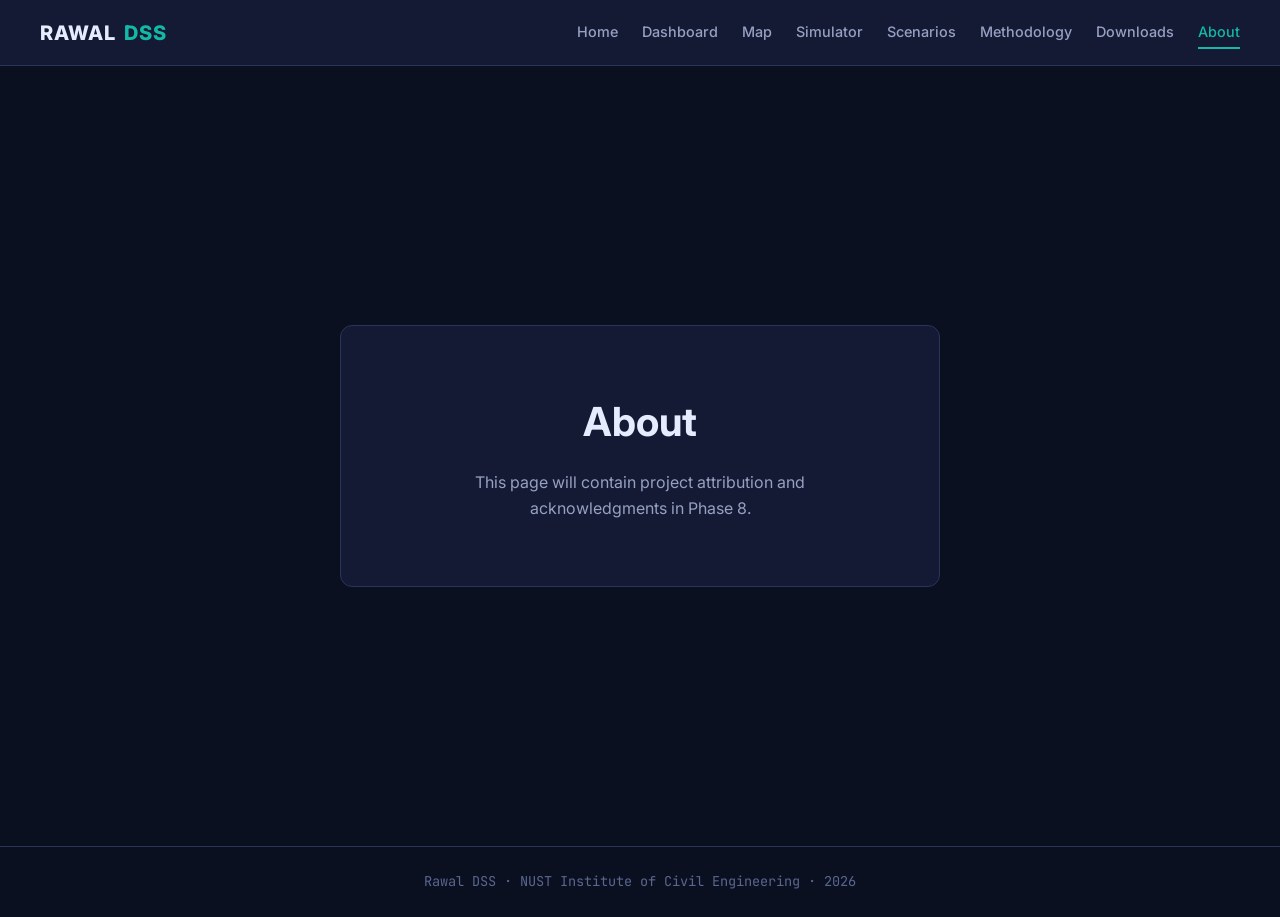
==== about.html @ 09ef8707 "Initial commit" ====
<!DOCTYPE html>
<html lang="en">
<head>
    <meta charset="UTF-8">
    <meta name="viewport" content="width=device-width, initial-scale=1.0">
    <title>About · Rawal DSS</title>
    <link rel="preconnect" href="https://fonts.googleapis.com">
    <link rel="preconnect" href="https://fonts.gstatic.com" crossorigin>
    <link href="https://fonts.googleapis.com/css2?family=Inter:wght@400;500;600;700;800&family=JetBrains+Mono:wght@400;500;700&display=swap" rel="stylesheet">
    <link rel="stylesheet" href="assets/css/style.css">
</head>
<body>
    <header class="top-bar">
        <div class="brand">
            <span class="brand-mark">RAWAL</span>
            <span class="brand-dss">DSS</span>
        </div>
        <nav class="top-nav">
            <a href="index.html" class="nav-link">Home</a>
            <a href="dashboard.html" class="nav-link">Dashboard</a>
            <a href="map.html" class="nav-link">Map</a>
            <a href="simulator.html" class="nav-link">Simulator</a>
            <a href="scenarios.html" class="nav-link">Scenarios</a>
            <a href="methodology.html" class="nav-link">Methodology</a>
            <a href="downloads.html" class="nav-link">Downloads</a>
            <a href="about.html" class="nav-link active">About</a>
        </nav>
    </header>
    <main class="placeholder-main">
        <div class="placeholder-card">
            <h1>About</h1>
            <p>This page will contain project attribution and acknowledgments in Phase 8.</p>
        </div>
    </main>
    <footer class="site-footer">
        <span>Rawal DSS &middot; NUST Institute of Civil Engineering &middot; 2026</span>
    </footer>
</body>
</html>
---- assets/css/style.css ----
/* ============================================================
   RAWAL DSS — DESIGN SYSTEM
   ============================================================ */

:root {
    /* Color tokens */
    --bg-primary: #0b1020;
    --bg-secondary: #141a33;
    --bg-elevated: #1c2340;
    --border-color: #2a3358;
    --text-primary: #e6ecff;
    --text-secondary: #95a0c2;
    --text-muted: #5a6690;
    --accent-teal: #14b8a6;
    --accent-teal-hover: #0f9a8b;
    --accent-red: #e53935;
    --accent-blue: #1e88e5;
    --accent-orange: #fb8c00;
    --accent-green: #43a047;
    --accent-purple: #8e24aa;

    /* Typography */
    --font-sans: 'Inter', -apple-system, BlinkMacSystemFont, sans-serif;
    --font-mono: 'JetBrains Mono', 'Courier New', monospace;

    /* Spacing */
    --space-xs: 4px;
    --space-sm: 8px;
    --space-md: 16px;
    --space-lg: 24px;
    --space-xl: 40px;
    --space-2xl: 64px;
}

* {
    box-sizing: border-box;
    margin: 0;
    padding: 0;
}

html, body {
    height: 100%;
    background-color: var(--bg-primary);
    color: var(--text-primary);
    font-family: var(--font-sans);
    font-size: 16px;
    line-height: 1.6;
    -webkit-font-smoothing: antialiased;
}

/* ============================================================
   TOP BAR / NAVIGATION
   ============================================================ */

.top-bar {
    display: flex;
    align-items: center;
    justify-content: space-between;
    padding: var(--space-md) var(--space-xl);
    background-color: var(--bg-secondary);
    border-bottom: 1px solid var(--border-color);
    position: sticky;
    top: 0;
    z-index: 100;
}

.brand {
    display: flex;
    align-items: center;
    gap: var(--space-sm);
    font-weight: 800;
    font-size: 1.25rem;
    letter-spacing: 0.05em;
}

.brand-mark {
    color: var(--text-primary);
}

.brand-dss {
    color: var(--accent-teal);
}

.top-nav {
    display: flex;
    gap: var(--space-lg);
}

.nav-link {
    color: var(--text-secondary);
    text-decoration: none;
    font-size: 0.9rem;
    font-weight: 500;
    padding: var(--space-xs) 0;
    border-bottom: 2px solid transparent;
    transition: color 0.2s ease, border-color 0.2s ease;
}

.nav-link:hover {
    color: var(--text-primary);
}

.nav-link.active {
    color: var(--accent-teal);
    border-bottom-color: var(--accent-teal);
}

/* ============================================================
   LANDING PAGE (INDEX)
   ============================================================ */

.landing-main {
    min-height: calc(100vh - 120px);
    display: flex;
    align-items: center;
    justify-content: center;
    padding: var(--space-2xl) var(--space-xl);
}

.hero {
    max-width: 900px;
    text-align: center;
}

.hero-tag {
    font-family: var(--font-mono);
    font-size: 0.75rem;
    letter-spacing: 0.2em;
    color: var(--accent-teal);
    margin-bottom: var(--space-md);
}

.hero-title {
    font-size: 4.5rem;
    font-weight: 800;
    letter-spacing: -0.03em;
    line-height: 1.1;
    margin-bottom: var(--space-sm);
}

.hero-subtitle {
    font-size: 1.5rem;
    font-weight: 500;
    color: var(--text-secondary);
    margin-bottom: var(--space-lg);
}

.hero-body {
    font-size: 1.1rem;
    color: var(--text-secondary);
    max-width: 700px;
    margin: 0 auto var(--space-xl);
}

.hero-status {
    font-family: var(--font-mono);
    font-size: 0.85rem;
    color: var(--text-muted);
    padding: var(--space-md);
    background-color: var(--bg-secondary);
    border: 1px solid var(--border-color);
    border-radius: 8px;
    display: inline-block;
}

.hero-status.loaded {
    color: var(--accent-teal);
    border-color: var(--accent-teal);
}

.hero-status.error {
    color: var(--accent-red);
    border-color: var(--accent-red);
}

/* ============================================================
   PLACEHOLDER PAGES (for Phase 2)
   ============================================================ */

.placeholder-main {
    min-height: calc(100vh - 120px);
    display: flex;
    align-items: center;
    justify-content: center;
    padding: var(--space-xl);
}

.placeholder-card {
    background-color: var(--bg-secondary);
    border: 1px solid var(--border-color);
    border-radius: 12px;
    padding: var(--space-2xl);
    max-width: 600px;
    text-align: center;
}

.placeholder-card h1 {
    font-size: 2.5rem;
    margin-bottom: var(--space-md);
}

.placeholder-card p {
    color: var(--text-secondary);
    font-size: 1rem;
}

/* ============================================================
   FOOTER
   ============================================================ */

.site-footer {
    padding: var(--space-lg) var(--space-xl);
    border-top: 1px solid var(--border-color);
    text-align: center;
    color: var(--text-muted);
    font-size: 0.85rem;
    font-family: var(--font-mono);
}

/* ============================================================
   RESPONSIVE
   ============================================================ */

@media (max-width: 900px) {
    .top-bar {
        flex-direction: column;
        gap: var(--space-md);
        padding: var(--space-md);
    }
    .top-nav {
        flex-wrap: wrap;
        justify-content: center;
        gap: var(--space-md);
    }
    .hero-title {
        font-size: 3rem;
    }
    .hero-subtitle {
        font-size: 1.15rem;
    }
}
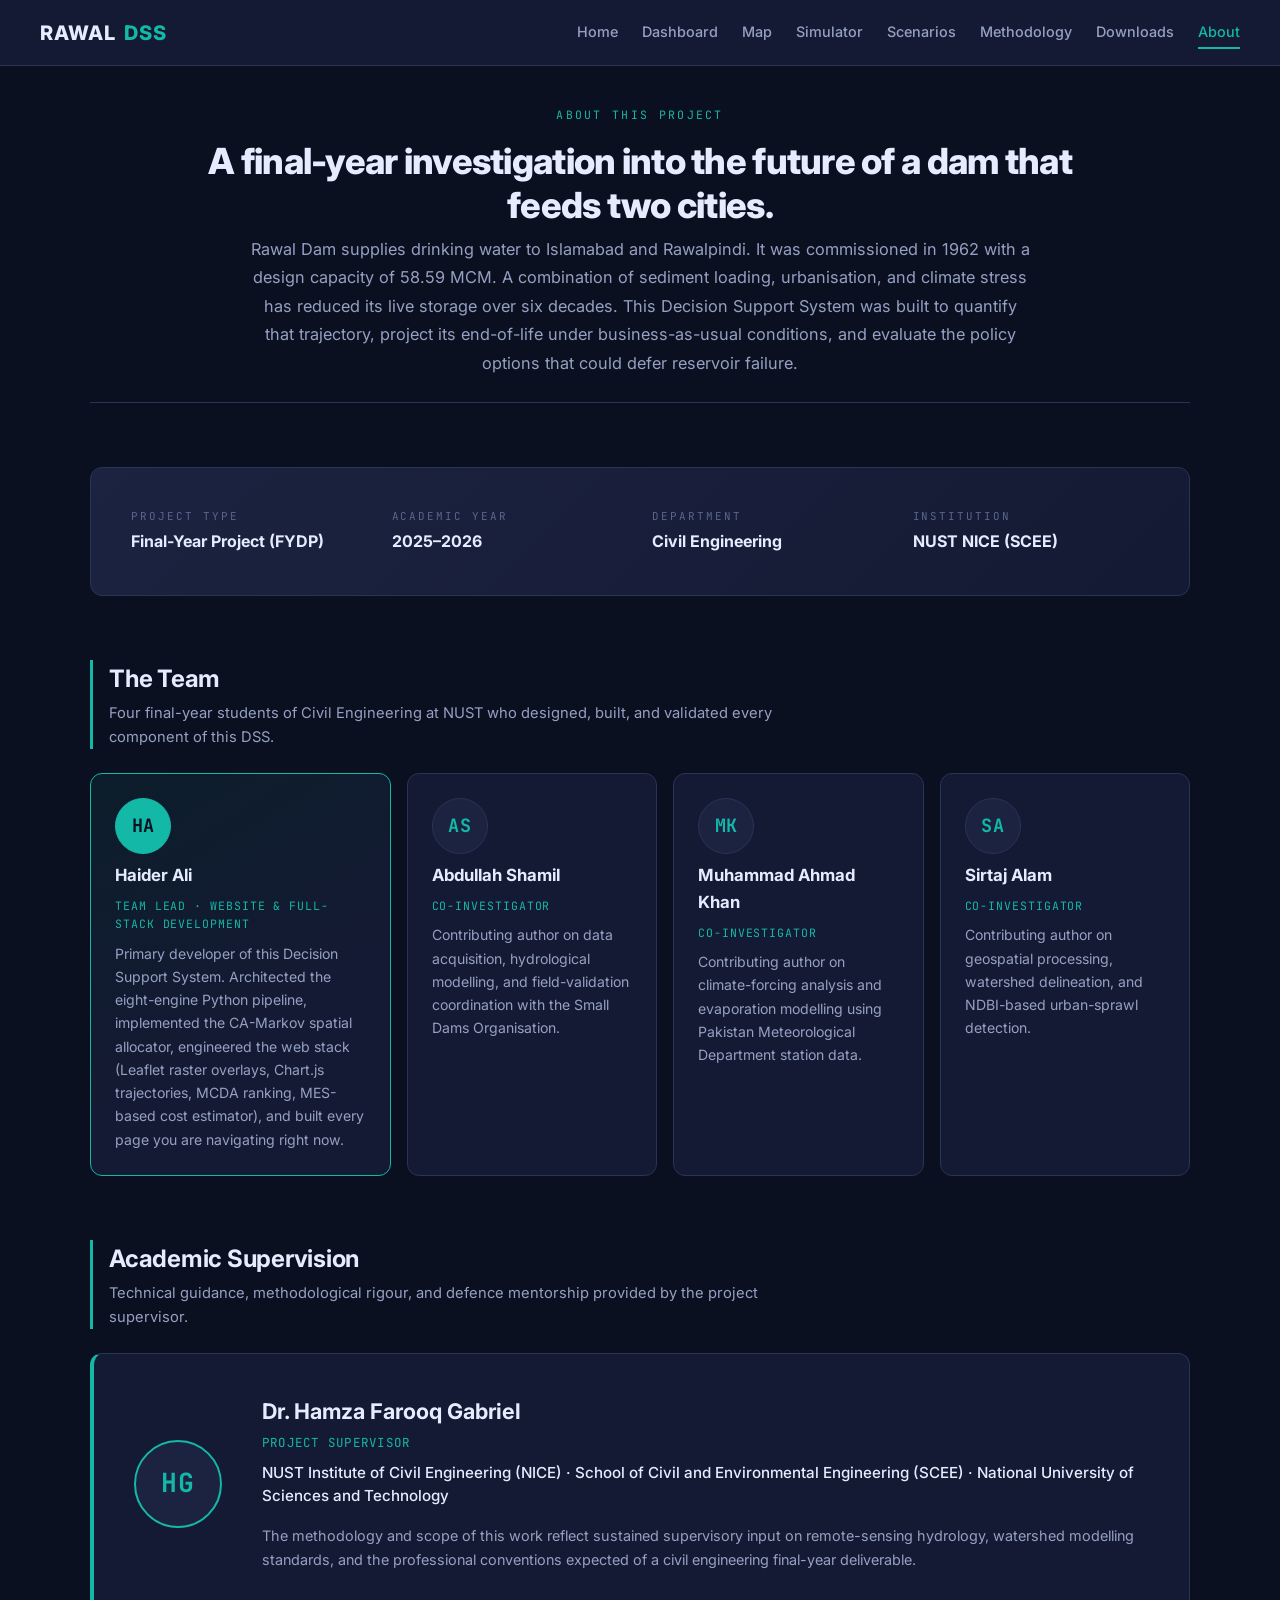
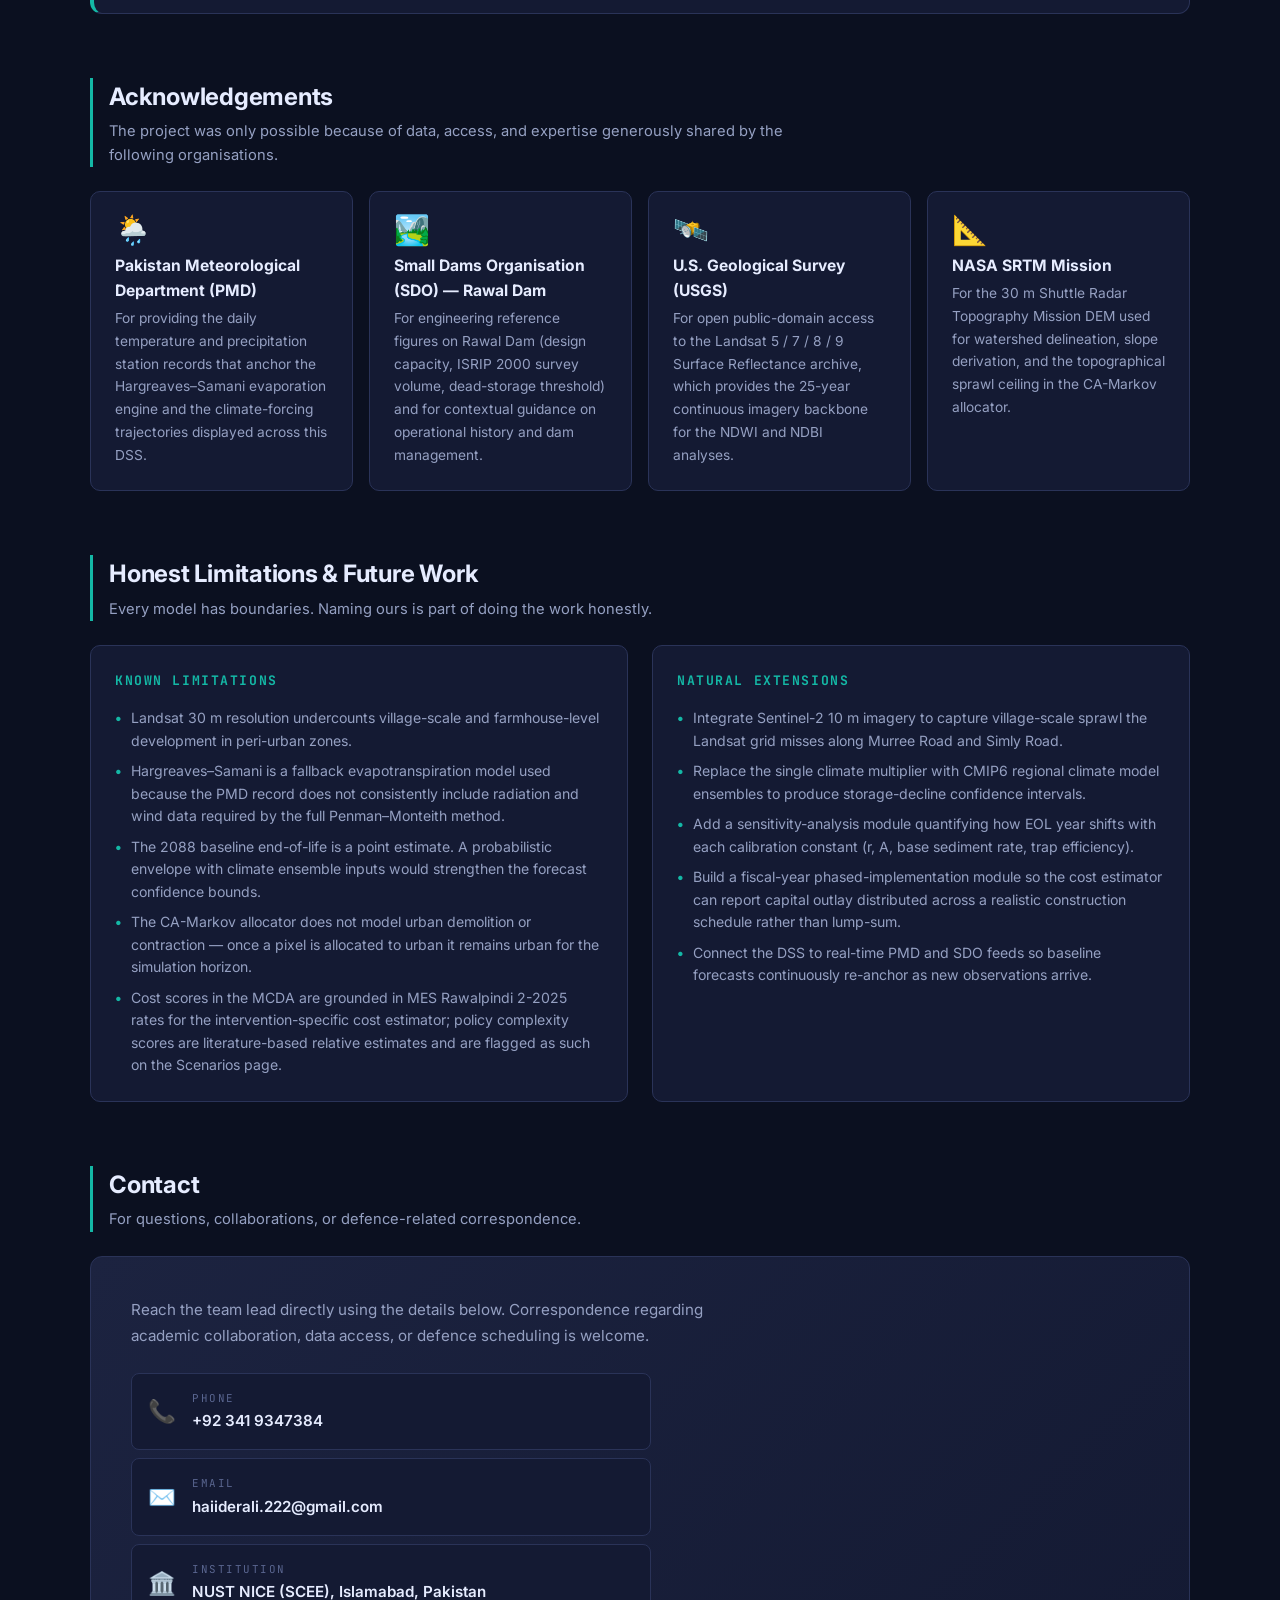
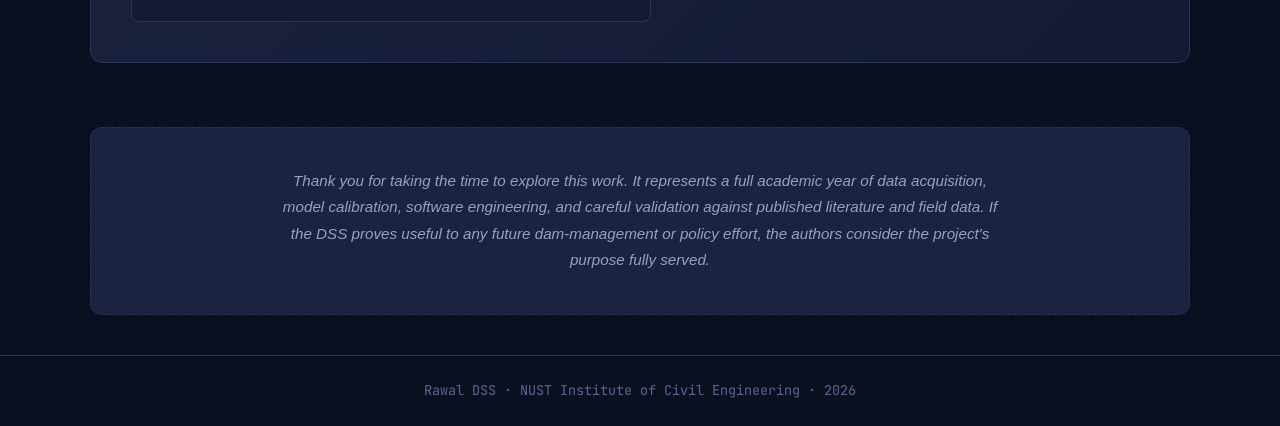
==== commit bf714253: "Phase 8C: About page with team, supervisor, acknowledgements, contact Built about.html as the final " ====
--- a/about.html
+++ b/about.html
@@ -4,9 +4,12 @@
     <meta charset="UTF-8">
     <meta name="viewport" content="width=device-width, initial-scale=1.0">
     <title>About · Rawal DSS</title>
+    <meta name="description" content="About the team, supervisor, and institution behind the Rawal Dam Decision Support System final-year project.">
+
     <link rel="preconnect" href="https://fonts.googleapis.com">
     <link rel="preconnect" href="https://fonts.gstatic.com" crossorigin>
     <link href="https://fonts.googleapis.com/css2?family=Inter:wght@400;500;600;700;800&family=JetBrains+Mono:wght@400;500;700&display=swap" rel="stylesheet">
+
     <link rel="stylesheet" href="assets/css/style.css">
 </head>
 <body>
@@ -26,14 +29,268 @@
             <a href="about.html" class="nav-link active">About</a>
         </nav>
     </header>
-    <main class="placeholder-main">
-        <div class="placeholder-card">
-            <h1>About</h1>
-            <p>This page will contain project attribution and acknowledgments in Phase 8.</p>
-        </div>
+
+    <main class="about-main">
+
+        <!-- ===== PAGE HEADER ===== -->
+        <section class="about-header">
+            <p class="section-tag">ABOUT THIS PROJECT</p>
+            <h1 class="about-title">A final-year investigation into the future of a dam that feeds two cities.</h1>
+            <p class="about-lead">
+                Rawal Dam supplies drinking water to Islamabad and Rawalpindi. It was commissioned in 1962 with
+                a design capacity of 58.59 MCM. A combination of sediment loading, urbanisation, and climate
+                stress has reduced its live storage over six decades. This Decision Support System was built to
+                quantify that trajectory, project its end-of-life under business-as-usual conditions, and
+                evaluate the policy options that could defer reservoir failure.
+            </p>
+        </section>
+
+        <!-- ===== PROJECT CARD ===== -->
+        <section class="about-section">
+            <div class="about-project-card">
+                <div class="project-meta">
+                    <div class="project-meta-item">
+                        <span class="project-meta-label">Project type</span>
+                        <span class="project-meta-value">Final-Year Project (FYDP)</span>
+                    </div>
+                    <div class="project-meta-item">
+                        <span class="project-meta-label">Academic year</span>
+                        <span class="project-meta-value">2025–2026</span>
+                    </div>
+                    <div class="project-meta-item">
+                        <span class="project-meta-label">Department</span>
+                        <span class="project-meta-value">Civil Engineering</span>
+                    </div>
+                    <div class="project-meta-item">
+                        <span class="project-meta-label">Institution</span>
+                        <span class="project-meta-value">NUST NICE (SCEE)</span>
+                    </div>
+                </div>
+            </div>
+        </section>
+
+        <!-- ===== TEAM ===== -->
+        <section class="about-section">
+            <div class="about-section-head">
+                <h2 class="about-h2">The Team</h2>
+                <p class="about-hint">Four final-year students of Civil Engineering at NUST who designed, built, and validated every component of this DSS.</p>
+            </div>
+
+            <div class="team-grid">
+
+                <div class="team-card team-card-lead">
+                    <div class="team-avatar">HA</div>
+                    <h3 class="team-name">Haider Ali</h3>
+                    <p class="team-role">Team Lead · Website &amp; Full-Stack Development</p>
+                    <p class="team-blurb">
+                        Primary developer of this Decision Support System. Architected the eight-engine Python
+                        pipeline, implemented the CA-Markov spatial allocator, engineered the web stack (Leaflet
+                        raster overlays, Chart.js trajectories, MCDA ranking, MES-based cost estimator), and
+                        built every page you are navigating right now.
+                    </p>
+                </div>
+
+                <div class="team-card">
+                    <div class="team-avatar">AS</div>
+                    <h3 class="team-name">Abdullah Shamil</h3>
+                    <p class="team-role">Co-Investigator</p>
+                    <p class="team-blurb">
+                        Contributing author on data acquisition, hydrological modelling, and field-validation
+                        coordination with the Small Dams Organisation.
+                    </p>
+                </div>
+
+                <div class="team-card">
+                    <div class="team-avatar">MK</div>
+                    <h3 class="team-name">Muhammad Ahmad Khan</h3>
+                    <p class="team-role">Co-Investigator</p>
+                    <p class="team-blurb">
+                        Contributing author on climate-forcing analysis and evaporation modelling using Pakistan
+                        Meteorological Department station data.
+                    </p>
+                </div>
+
+                <div class="team-card">
+                    <div class="team-avatar">SA</div>
+                    <h3 class="team-name">Sirtaj Alam</h3>
+                    <p class="team-role">Co-Investigator</p>
+                    <p class="team-blurb">
+                        Contributing author on geospatial processing, watershed delineation, and NDBI-based
+                        urban-sprawl detection.
+                    </p>
+                </div>
+
+            </div>
+        </section>
+
+        <!-- ===== SUPERVISOR ===== -->
+        <section class="about-section">
+            <div class="about-section-head">
+                <h2 class="about-h2">Academic Supervision</h2>
+                <p class="about-hint">Technical guidance, methodological rigour, and defence mentorship provided by the project supervisor.</p>
+            </div>
+
+            <div class="supervisor-card">
+                <div class="supervisor-avatar">HG</div>
+                <div class="supervisor-body">
+                    <h3 class="supervisor-name">Dr. Hamza Farooq Gabriel</h3>
+                    <p class="supervisor-role">Project Supervisor</p>
+                    <p class="supervisor-affiliation">
+                        NUST Institute of Civil Engineering (NICE) ·
+                        School of Civil and Environmental Engineering (SCEE) ·
+                        National University of Sciences and Technology
+                    </p>
+                    <p class="supervisor-blurb">
+                        The methodology and scope of this work reflect sustained supervisory input on remote-sensing
+                        hydrology, watershed modelling standards, and the professional conventions expected of a
+                        civil engineering final-year deliverable.
+                    </p>
+                </div>
+            </div>
+        </section>
+
+        <!-- ===== ACKNOWLEDGEMENTS ===== -->
+        <section class="about-section">
+            <div class="about-section-head">
+                <h2 class="about-h2">Acknowledgements</h2>
+                <p class="about-hint">The project was only possible because of data, access, and expertise generously shared by the following organisations.</p>
+            </div>
+
+            <div class="ack-grid">
+                <div class="ack-card">
+                    <div class="ack-icon">🌦️</div>
+                    <h3>Pakistan Meteorological Department (PMD)</h3>
+                    <p>
+                        For providing the daily temperature and precipitation station records that anchor the
+                        Hargreaves–Samani evaporation engine and the climate-forcing trajectories displayed
+                        across this DSS.
+                    </p>
+                </div>
+
+                <div class="ack-card">
+                    <div class="ack-icon">🏞️</div>
+                    <h3>Small Dams Organisation (SDO) — Rawal Dam</h3>
+                    <p>
+                        For engineering reference figures on Rawal Dam (design capacity, ISRIP 2000 survey
+                        volume, dead-storage threshold) and for contextual guidance on operational history
+                        and dam management.
+                    </p>
+                </div>
+
+                <div class="ack-card">
+                    <div class="ack-icon">🛰️</div>
+                    <h3>U.S. Geological Survey (USGS)</h3>
+                    <p>
+                        For open public-domain access to the Landsat 5 / 7 / 8 / 9 Surface Reflectance archive,
+                        which provides the 25-year continuous imagery backbone for the NDWI and NDBI analyses.
+                    </p>
+                </div>
+
+                <div class="ack-card">
+                    <div class="ack-icon">📐</div>
+                    <h3>NASA SRTM Mission</h3>
+                    <p>
+                        For the 30 m Shuttle Radar Topography Mission DEM used for watershed delineation,
+                        slope derivation, and the topographical sprawl ceiling in the CA-Markov allocator.
+                    </p>
+                </div>
+            </div>
+        </section>
+
+        <!-- ===== LIMITATIONS & FUTURE WORK ===== -->
+        <section class="about-section">
+            <div class="about-section-head">
+                <h2 class="about-h2">Honest Limitations &amp; Future Work</h2>
+                <p class="about-hint">Every model has boundaries. Naming ours is part of doing the work honestly.</p>
+            </div>
+
+            <div class="limit-grid">
+                <div class="limit-card">
+                    <h3>Known limitations</h3>
+                    <ul class="limit-list">
+                        <li>Landsat 30 m resolution undercounts village-scale and farmhouse-level development in peri-urban zones.</li>
+                        <li>Hargreaves–Samani is a fallback evapotranspiration model used because the PMD record does not consistently include radiation and wind data required by the full Penman–Monteith method.</li>
+                        <li>The 2088 baseline end-of-life is a point estimate. A probabilistic envelope with climate ensemble inputs would strengthen the forecast confidence bounds.</li>
+                        <li>The CA-Markov allocator does not model urban demolition or contraction — once a pixel is allocated to urban it remains urban for the simulation horizon.</li>
+                        <li>Cost scores in the MCDA are grounded in MES Rawalpindi 2-2025 rates for the intervention-specific cost estimator; policy complexity scores are literature-based relative estimates and are flagged as such on the Scenarios page.</li>
+                    </ul>
+                </div>
+
+                <div class="limit-card">
+                    <h3>Natural extensions</h3>
+                    <ul class="limit-list">
+                        <li>Integrate Sentinel-2 10 m imagery to capture village-scale sprawl the Landsat grid misses along Murree Road and Simly Road.</li>
+                        <li>Replace the single climate multiplier with CMIP6 regional climate model ensembles to produce storage-decline confidence intervals.</li>
+                        <li>Add a sensitivity-analysis module quantifying how EOL year shifts with each calibration constant (r, A, base sediment rate, trap efficiency).</li>
+                        <li>Build a fiscal-year phased-implementation module so the cost estimator can report capital outlay distributed across a realistic construction schedule rather than lump-sum.</li>
+                        <li>Connect the DSS to real-time PMD and SDO feeds so baseline forecasts continuously re-anchor as new observations arrive.</li>
+                    </ul>
+                </div>
+            </div>
+        </section>
+
+        <!-- ===== CONTACT ===== -->
+        <section class="about-section">
+            <div class="about-section-head">
+                <h2 class="about-h2">Contact</h2>
+                <p class="about-hint">For questions, collaborations, or defence-related correspondence.</p>
+            </div>
+
+            <div class="contact-card">
+                <div class="contact-body">
+                    <p class="contact-intro">
+                        Reach the team lead directly using the details below. Correspondence regarding academic
+                        collaboration, data access, or defence scheduling is welcome.
+                    </p>
+
+                    <div class="contact-lines">
+                        <!-- EDIT: to remove your phone from the public site, delete or comment out the single .contact-line block below -->
+                        <a href="tel:+923419347384" class="contact-line">
+                            <span class="contact-icon">📞</span>
+                            <span class="contact-text">
+                                <span class="contact-label">Phone</span>
+                                <span class="contact-value">+92 341 9347384</span>
+                            </span>
+                        </a>
+
+                        <a href="mailto:haiiderali.222@gmail.com" class="contact-line">
+                            <span class="contact-icon">✉️</span>
+                            <span class="contact-text">
+                                <span class="contact-label">Email</span>
+                                <span class="contact-value">haiiderali.222@gmail.com</span>
+                            </span>
+                        </a>
+
+                        <div class="contact-line contact-line-static">
+                            <span class="contact-icon">🏛️</span>
+                            <span class="contact-text">
+                                <span class="contact-label">Institution</span>
+                                <span class="contact-value">NUST NICE (SCEE), Islamabad, Pakistan</span>
+                            </span>
+                        </div>
+                    </div>
+                </div>
+            </div>
+        </section>
+
+        <!-- ===== CLOSING NOTE ===== -->
+        <section class="about-section">
+            <div class="closing-note">
+                <p>
+                    Thank you for taking the time to explore this work. It represents a full academic year of
+                    data acquisition, model calibration, software engineering, and careful validation against
+                    published literature and field data. If the DSS proves useful to any future dam-management
+                    or policy effort, the authors consider the project's purpose fully served.
+                </p>
+            </div>
+        </section>
+
     </main>
+
     <footer class="site-footer">
         <span>Rawal DSS &middot; NUST Institute of Civil Engineering &middot; 2026</span>
     </footer>
+
+    <script src="assets/js/data-loader.js"></script>
 </body>
 </html>
--- a/assets/css/style.css
+++ b/assets/css/style.css
@@ -238,4 +238,3409 @@
     .hero-subtitle {
         font-size: 1.15rem;
     }
+}
+/* ============================================================
+   DASHBOARD LAYOUT (Phase 3)
+   ============================================================ */
+
+.dashboard-layout {
+    display: grid;
+    grid-template-columns: 260px 1fr;
+    min-height: calc(100vh - 120px);
+}
+
+/* ---------- SIDEBAR ---------- */
+
+.dashboard-sidebar {
+    background-color: var(--bg-secondary);
+    border-right: 1px solid var(--border-color);
+    padding: var(--space-lg) var(--space-md);
+    display: flex;
+    flex-direction: column;
+    justify-content: space-between;
+    position: sticky;
+    top: 65px;
+    height: calc(100vh - 65px);
+    overflow-y: auto;
+}
+
+.sidebar-section {
+    display: flex;
+    flex-direction: column;
+    gap: var(--space-xs);
+}
+
+.sidebar-label {
+    font-family: var(--font-mono);
+    font-size: 0.7rem;
+    letter-spacing: 0.15em;
+    color: var(--text-muted);
+    text-transform: uppercase;
+    padding: 0 var(--space-sm);
+    margin-bottom: var(--space-sm);
+}
+
+.tab-button {
+    display: flex;
+    align-items: center;
+    gap: var(--space-sm);
+    padding: var(--space-sm) var(--space-md);
+    background-color: transparent;
+    border: 1px solid transparent;
+    color: var(--text-secondary);
+    font-family: var(--font-sans);
+    font-size: 0.95rem;
+    font-weight: 500;
+    text-align: left;
+    cursor: pointer;
+    border-radius: 8px;
+    transition: all 0.15s ease;
+}
+
+.tab-button:hover {
+    background-color: var(--bg-elevated);
+    color: var(--text-primary);
+}
+
+.tab-button.active {
+    background-color: var(--bg-elevated);
+    color: var(--accent-teal);
+    border-color: var(--accent-teal);
+}
+
+.tab-icon {
+    font-size: 1.1rem;
+}
+
+.sidebar-status {
+    margin-top: var(--space-lg);
+}
+
+.status-pill {
+    font-family: var(--font-mono);
+    font-size: 0.75rem;
+    padding: var(--space-sm);
+    background-color: var(--bg-elevated);
+    border: 1px solid var(--border-color);
+    border-radius: 6px;
+    color: var(--text-muted);
+    text-align: center;
+}
+
+.status-pill.loaded {
+    color: var(--accent-teal);
+    border-color: var(--accent-teal);
+}
+
+.status-pill.error {
+    color: var(--accent-red);
+    border-color: var(--accent-red);
+}
+
+/* ---------- MAIN CONTENT ---------- */
+
+.dashboard-content {
+    padding: var(--space-xl);
+    overflow-x: hidden;
+}
+
+.tab-panel {
+    display: none;
+    animation: fadeIn 0.3s ease;
+}
+
+.tab-panel.active {
+    display: block;
+}
+
+@keyframes fadeIn {
+    from { opacity: 0; transform: translateY(8px); }
+    to { opacity: 1; transform: translateY(0); }
+}
+
+.panel-header {
+    margin-bottom: var(--space-xl);
+}
+
+.panel-header h1 {
+    font-size: 2.25rem;
+    font-weight: 700;
+    margin-bottom: var(--space-xs);
+}
+
+.panel-sub {
+    color: var(--text-secondary);
+    font-size: 1rem;
+}
+
+/* ---------- CHART CARDS ---------- */
+
+.chart-grid-2 {
+    display: grid;
+    grid-template-columns: 1fr 1fr;
+    gap: var(--space-lg);
+    margin-bottom: var(--space-lg);
+}
+
+.chart-card {
+    background-color: var(--bg-secondary);
+    border: 1px solid var(--border-color);
+    border-radius: 12px;
+    padding: var(--space-lg);
+    margin-bottom: var(--space-lg);
+}
+
+.chart-card h3 {
+    font-size: 1.05rem;
+    font-weight: 600;
+    margin-bottom: var(--space-md);
+    color: var(--text-primary);
+}
+
+.plot-container {
+    width: 100%;
+    height: 320px;
+}
+
+.plot-tall {
+    height: 460px;
+}
+
+/* ---------- STATS ROW ---------- */
+
+.stats-row {
+    display: grid;
+    grid-template-columns: repeat(4, 1fr);
+    gap: var(--space-md);
+    margin-top: var(--space-lg);
+}
+
+.stat-card {
+    background-color: var(--bg-secondary);
+    border: 1px solid var(--border-color);
+    border-radius: 10px;
+    padding: var(--space-lg);
+    text-align: center;
+}
+
+.stat-card .stat-value {
+    font-family: var(--font-mono);
+    font-size: 1.75rem;
+    font-weight: 700;
+    color: var(--accent-teal);
+    display: block;
+    margin-bottom: var(--space-xs);
+}
+
+.stat-card .stat-label {
+    font-size: 0.8rem;
+    color: var(--text-secondary);
+    text-transform: uppercase;
+    letter-spacing: 0.08em;
+}
+
+/* ---------- INSIGHT BOX ---------- */
+
+.insight-box {
+    background: linear-gradient(135deg, var(--bg-secondary), var(--bg-elevated));
+    border: 1px solid var(--accent-teal);
+    border-radius: 12px;
+    padding: var(--space-lg);
+    margin-top: var(--space-lg);
+    font-size: 0.95rem;
+    line-height: 1.7;
+}
+
+.insight-box strong {
+    color: var(--accent-teal);
+}
+
+/* ---------- SPATIAL GRID ---------- */
+
+.spatial-grid {
+    display: grid;
+    grid-template-columns: repeat(auto-fit, minmax(300px, 1fr));
+    gap: var(--space-lg);
+}
+
+.spatial-card {
+    background-color: var(--bg-secondary);
+    border: 1px solid var(--border-color);
+    border-radius: 12px;
+    overflow: hidden;
+    display: flex;
+    flex-direction: column;
+}
+
+.spatial-card img {
+    width: 100%;
+    height: auto;
+    display: block;
+}
+
+.spatial-card figcaption {
+    padding: var(--space-md);
+    font-size: 0.9rem;
+    font-weight: 500;
+    color: var(--text-primary);
+    background-color: var(--bg-elevated);
+    border-top: 1px solid var(--border-color);
+}
+
+/* ---------- RESPONSIVE ---------- */
+
+@media (max-width: 1024px) {
+    .dashboard-layout {
+        grid-template-columns: 1fr;
+    }
+    .dashboard-sidebar {
+        position: relative;
+        top: 0;
+        height: auto;
+        border-right: none;
+        border-bottom: 1px solid var(--border-color);
+    }
+    .chart-grid-2 {
+        grid-template-columns: 1fr;
+    }
+    .stats-row {
+        grid-template-columns: repeat(2, 1fr);
+    }
+}
+
+@media (max-width: 600px) {
+    .stats-row {
+        grid-template-columns: 1fr;
+    }
+    .dashboard-content {
+        padding: var(--space-md);
+    }
+}
+/* ============================================================
+   LANDING PAGE ENHANCED (Phase 4)
+   ============================================================ */
+
+/* Override old landing-main — sections now flow vertically */
+.landing-main {
+    display: block;
+    padding: 0;
+    min-height: auto;
+}
+
+/* Hero becomes viewport-height with flex centering */
+.hero {
+    max-width: 900px;
+    margin: 0 auto;
+    padding: var(--space-2xl) var(--space-xl);
+    text-align: center;
+    min-height: calc(100vh - 70px);
+    display: flex;
+    flex-direction: column;
+    align-items: center;
+    justify-content: center;
+}
+
+.hero-cta {
+    display: flex;
+    gap: var(--space-md);
+    justify-content: center;
+    margin: var(--space-lg) 0 var(--space-xl);
+    flex-wrap: wrap;
+}
+
+/* --- Button system --- */
+.btn {
+    display: inline-block;
+    padding: 12px 26px;
+    font-family: var(--font-sans);
+    font-size: 0.95rem;
+    font-weight: 600;
+    text-decoration: none;
+    border-radius: 8px;
+    border: 1px solid transparent;
+    cursor: pointer;
+    transition: all 0.2s ease;
+}
+
+.btn-primary {
+    background-color: var(--accent-teal);
+    color: var(--bg-primary);
+    border-color: var(--accent-teal);
+}
+.btn-primary:hover {
+    background-color: var(--accent-teal-hover);
+    border-color: var(--accent-teal-hover);
+    transform: translateY(-1px);
+}
+
+.btn-secondary {
+    background-color: transparent;
+    color: var(--text-primary);
+    border-color: var(--border-color);
+}
+.btn-secondary:hover {
+    border-color: var(--accent-teal);
+    color: var(--accent-teal);
+}
+
+.btn-ghost {
+    background-color: transparent;
+    color: var(--text-secondary);
+    border-color: transparent;
+    padding: 12px 0;
+}
+.btn-ghost:hover {
+    color: var(--accent-teal);
+}
+
+/* --- Section common --- */
+.section-header {
+    max-width: 800px;
+    margin: 0 auto var(--space-xl);
+    text-align: center;
+}
+
+.section-tag {
+    font-family: var(--font-mono);
+    font-size: 0.72rem;
+    letter-spacing: 0.2em;
+    color: var(--accent-teal);
+    margin-bottom: var(--space-md);
+}
+
+.section-title {
+    font-size: 2.25rem;
+    font-weight: 700;
+    letter-spacing: -0.02em;
+    margin-bottom: var(--space-sm);
+    line-height: 1.2;
+}
+
+.section-sub {
+    color: var(--text-secondary);
+    font-size: 1rem;
+}
+
+/* --- Crisis stats section --- */
+.crisis-section {
+    max-width: 1200px;
+    margin: 0 auto;
+    padding: var(--space-2xl) var(--space-xl);
+    border-top: 1px solid var(--border-color);
+}
+
+.crisis-grid {
+    display: grid;
+    grid-template-columns: repeat(4, 1fr);
+    gap: var(--space-md);
+}
+
+.crisis-card {
+    background-color: var(--bg-secondary);
+    border: 1px solid var(--border-color);
+    border-radius: 12px;
+    padding: var(--space-lg);
+    transition: border-color 0.2s ease, transform 0.2s ease;
+}
+.crisis-card:hover {
+    border-color: var(--text-muted);
+    transform: translateY(-2px);
+}
+
+.crisis-label {
+    font-family: var(--font-mono);
+    font-size: 0.7rem;
+    letter-spacing: 0.15em;
+    color: var(--text-muted);
+    text-transform: uppercase;
+    margin-bottom: var(--space-md);
+}
+
+.crisis-value {
+    font-family: var(--font-mono);
+    font-size: 2.4rem;
+    font-weight: 700;
+    line-height: 1;
+    color: var(--text-primary);
+    margin-bottom: var(--space-sm);
+}
+
+.crisis-card.crisis-red .crisis-value {
+    color: var(--accent-red);
+}
+
+.crisis-sub {
+    font-size: 0.85rem;
+    color: var(--text-secondary);
+}
+
+/* --- Modules grid section --- */
+.modules-section {
+    max-width: 1200px;
+    margin: 0 auto;
+    padding: var(--space-2xl) var(--space-xl);
+}
+
+.modules-grid {
+    display: grid;
+    grid-template-columns: repeat(4, 1fr);
+    gap: var(--space-md);
+}
+
+.module-card {
+    display: flex;
+    flex-direction: column;
+    background-color: var(--bg-secondary);
+    border: 1px solid var(--border-color);
+    border-radius: 12px;
+    padding: var(--space-lg);
+    text-decoration: none;
+    color: inherit;
+    transition: all 0.2s ease;
+    position: relative;
+    overflow: hidden;
+    min-height: 230px;
+}
+
+.module-card::before {
+    content: '';
+    position: absolute;
+    top: 0;
+    left: 0;
+    right: 0;
+    height: 2px;
+    background: linear-gradient(90deg, transparent, var(--accent-teal), transparent);
+    opacity: 0;
+    transition: opacity 0.3s ease;
+}
+
+.module-card:hover {
+    border-color: var(--accent-teal);
+    transform: translateY(-3px);
+}
+.module-card:hover::before { opacity: 1; }
+
+.module-number {
+    font-family: var(--font-mono);
+    font-size: 0.75rem;
+    color: var(--accent-teal);
+    letter-spacing: 0.15em;
+    margin-bottom: var(--space-md);
+}
+
+.module-title {
+    font-size: 1.25rem;
+    font-weight: 700;
+    margin-bottom: var(--space-sm);
+}
+
+.module-body {
+    color: var(--text-secondary);
+    font-size: 0.9rem;
+    line-height: 1.55;
+    flex-grow: 1;
+    margin-bottom: var(--space-md);
+}
+
+.module-cta {
+    font-family: var(--font-mono);
+    font-size: 0.78rem;
+    color: var(--accent-teal);
+    letter-spacing: 0.05em;
+}
+
+/* --- Methodology teaser --- */
+.method-section {
+    max-width: 1200px;
+    margin: 0 auto;
+    padding: var(--space-2xl) var(--space-xl) calc(var(--space-2xl) * 1.5);
+}
+
+.method-card {
+    background: linear-gradient(135deg, var(--bg-secondary), var(--bg-elevated));
+    border: 1px solid var(--border-color);
+    border-radius: 16px;
+    padding: var(--space-2xl);
+}
+
+.method-title {
+    font-size: 2rem;
+    font-weight: 700;
+    letter-spacing: -0.02em;
+    margin: var(--space-sm) 0 var(--space-xl);
+    line-height: 1.25;
+}
+
+.method-specs {
+    display: grid;
+    grid-template-columns: repeat(4, 1fr);
+    gap: var(--space-md);
+    margin-bottom: var(--space-xl);
+    padding: var(--space-lg) 0;
+    border-top: 1px solid var(--border-color);
+    border-bottom: 1px solid var(--border-color);
+}
+
+.method-spec {
+    display: flex;
+    flex-direction: column;
+    gap: var(--space-xs);
+}
+
+.method-spec-num {
+    font-family: var(--font-mono);
+    font-size: 1.5rem;
+    font-weight: 700;
+    color: var(--accent-teal);
+}
+
+.method-spec-label {
+    font-size: 0.8rem;
+    color: var(--text-secondary);
+}
+
+.method-body {
+    color: var(--text-secondary);
+    font-size: 1rem;
+    line-height: 1.75;
+    margin-bottom: var(--space-xl);
+}
+
+.method-cta {
+    display: flex;
+    gap: var(--space-md);
+    flex-wrap: wrap;
+    align-items: center;
+}
+
+/* --- Responsive --- */
+@media (max-width: 1024px) {
+    .crisis-grid,
+    .modules-grid,
+    .method-specs {
+        grid-template-columns: repeat(2, 1fr);
+    }
+}
+
+@media (max-width: 600px) {
+    .crisis-grid,
+    .modules-grid,
+    .method-specs {
+        grid-template-columns: 1fr;
+    }
+    .section-title { font-size: 1.75rem; }
+    .method-title { font-size: 1.5rem; }
+    .method-card { padding: var(--space-lg); }
+    .hero-cta { flex-direction: column; width: 100%; }
+    .btn { width: 100%; text-align: center; }
+}
+
+/* ============================================================
+   WATERSHED MAP PAGE (Phase 5, full version)
+   ============================================================ */
+
+.map-layout {
+    display: grid;
+    grid-template-columns: 340px 1fr;
+    height: calc(100vh - 65px);
+    overflow: hidden;
+}
+
+/* ---------- SIDEBAR ---------- */
+
+.map-sidebar {
+    background-color: var(--bg-secondary);
+    border-right: 1px solid var(--border-color);
+    padding: var(--space-lg);
+    overflow-y: auto;
+    display: flex;
+    flex-direction: column;
+    gap: var(--space-lg);
+}
+
+.map-sidebar-header h1 {
+    font-size: 1.5rem;
+    font-weight: 700;
+    margin-bottom: var(--space-sm);
+}
+
+.map-sidebar-sub {
+    color: var(--text-secondary);
+    font-size: 0.88rem;
+    line-height: 1.55;
+}
+
+.map-block {
+    display: flex;
+    flex-direction: column;
+    gap: var(--space-sm);
+    padding-top: var(--space-md);
+    border-top: 1px solid var(--border-color);
+}
+
+.map-block:first-of-type {
+    border-top: none;
+    padding-top: 0;
+}
+
+.map-block-label {
+    font-family: var(--font-mono);
+    font-size: 0.72rem;
+    letter-spacing: 0.18em;
+    text-transform: uppercase;
+    color: var(--text-muted);
+    margin-bottom: var(--space-xs);
+}
+
+.map-block-hint {
+    font-size: 0.82rem;
+    color: var(--text-secondary);
+    margin-bottom: var(--space-sm);
+}
+
+/* ---------- BASEMAP RADIOS ---------- */
+
+.basemap-options {
+    display: flex;
+    flex-direction: column;
+    gap: var(--space-sm);
+}
+
+.radio-row {
+    display: flex;
+    align-items: center;
+    gap: var(--space-sm);
+    color: var(--text-primary);
+    font-size: 0.9rem;
+    cursor: pointer;
+    padding: var(--space-xs) 0;
+}
+
+.radio-row input[type="radio"] {
+    accent-color: var(--accent-teal);
+    cursor: pointer;
+}
+
+/* ---------- BASE LAYER TOGGLES ---------- */
+
+.layer-list {
+    display: flex;
+    flex-direction: column;
+    gap: var(--space-xs);
+}
+
+.layer-row {
+    display: grid;
+    grid-template-columns: 18px 22px 1fr;
+    align-items: center;
+    gap: var(--space-sm);
+    padding: var(--space-xs) 0;
+    color: var(--text-primary);
+    font-size: 0.88rem;
+    cursor: pointer;
+}
+
+.layer-row input[type="checkbox"] {
+    accent-color: var(--accent-teal);
+    cursor: pointer;
+}
+
+.layer-swatch {
+    display: inline-block;
+    width: 18px;
+    height: 18px;
+    border-radius: 4px;
+    border: 1px solid var(--border-color);
+}
+
+.layer-name {
+    color: var(--text-secondary);
+}
+
+/* ---------- SCENARIO RADIOS ---------- */
+
+.scenario-options {
+    display: flex;
+    flex-direction: column;
+    gap: var(--space-xs);
+}
+
+.scenario-row {
+    display: grid;
+    grid-template-columns: 18px 14px 1fr;
+    align-items: center;
+    gap: var(--space-sm);
+    padding: var(--space-xs) 0;
+    color: var(--text-primary);
+    font-size: 0.88rem;
+    cursor: pointer;
+}
+
+.scenario-row input[type="radio"] {
+    accent-color: var(--accent-teal);
+    cursor: pointer;
+}
+
+.scenario-dot {
+    display: inline-block;
+    width: 14px;
+    height: 14px;
+    border-radius: 50%;
+}
+
+.scenario-name {
+    color: var(--text-secondary);
+}
+
+/* ---------- IMPACT CARD ---------- */
+
+.impact-card {
+    background: linear-gradient(135deg, var(--bg-elevated), var(--bg-secondary));
+    border: 1px solid var(--border-color);
+    border-radius: 10px;
+    padding: var(--space-md);
+    display: flex;
+    flex-direction: column;
+    gap: var(--space-sm);
+}
+
+.impact-name {
+    font-family: var(--font-mono);
+    font-size: 0.78rem;
+    letter-spacing: 0.12em;
+    text-transform: uppercase;
+    color: var(--accent-teal);
+}
+
+.impact-row {
+    display: grid;
+    grid-template-columns: 1fr 1fr;
+    gap: var(--space-sm);
+}
+
+.impact-cell {
+    display: flex;
+    flex-direction: column;
+    gap: 2px;
+    padding: var(--space-sm);
+    background-color: var(--bg-primary);
+    border: 1px solid var(--border-color);
+    border-radius: 6px;
+}
+
+.impact-cell-label {
+    font-family: var(--font-mono);
+    font-size: 0.65rem;
+    letter-spacing: 0.12em;
+    text-transform: uppercase;
+    color: var(--text-muted);
+}
+
+.impact-cell-value {
+    font-family: var(--font-mono);
+    font-size: 1.1rem;
+    font-weight: 700;
+    color: var(--text-primary);
+}
+
+.impact-cell-value.impact-gained {
+    color: var(--accent-teal);
+}
+
+.impact-desc {
+    font-size: 0.82rem;
+    color: var(--text-secondary);
+    line-height: 1.55;
+}
+
+/* ---------- MINI STATS ---------- */
+
+.mini-stats {
+    display: flex;
+    flex-direction: column;
+    gap: var(--space-sm);
+}
+
+.mini-stat {
+    display: flex;
+    flex-direction: column;
+    gap: 2px;
+    padding: var(--space-sm);
+    background-color: var(--bg-elevated);
+    border: 1px solid var(--border-color);
+    border-radius: 6px;
+}
+
+.mini-stat-label {
+    font-family: var(--font-mono);
+    font-size: 0.68rem;
+    letter-spacing: 0.1em;
+    text-transform: uppercase;
+    color: var(--text-muted);
+}
+
+.mini-stat-value {
+    font-family: var(--font-mono);
+    font-size: 1rem;
+    font-weight: 600;
+    color: var(--accent-teal);
+}
+
+/* ---------- NARRATIVE & STATUS ---------- */
+
+.map-narrative {
+    color: var(--text-secondary);
+    font-size: 0.85rem;
+    line-height: 1.65;
+}
+
+.map-status {
+    font-family: var(--font-mono);
+    font-size: 0.72rem;
+    color: var(--text-muted);
+    padding: var(--space-sm);
+    border: 1px solid var(--border-color);
+    border-radius: 6px;
+    margin-top: var(--space-sm);
+    text-align: center;
+}
+
+.map-status.loaded {
+    color: var(--accent-teal);
+    border-color: var(--accent-teal);
+}
+
+.map-status.error {
+    color: var(--accent-red);
+    border-color: var(--accent-red);
+}
+
+/* ---------- MAP CANVAS ---------- */
+
+.map-canvas {
+    width: 100%;
+    height: 100%;
+    background-color: var(--bg-primary);
+}
+
+.leaflet-container {
+    background: #0b1020;
+    font-family: var(--font-sans);
+}
+
+.leaflet-control-attribution {
+    background: rgba(20, 26, 51, 0.85) !important;
+    color: var(--text-muted) !important;
+    font-size: 10px !important;
+    padding: 2px 6px !important;
+}
+
+.leaflet-control-attribution a {
+    color: var(--accent-teal) !important;
+}
+
+.leaflet-control-zoom a {
+    background-color: var(--bg-secondary) !important;
+    color: var(--text-primary) !important;
+    border-color: var(--border-color) !important;
+}
+
+.leaflet-control-zoom a:hover {
+    background-color: var(--bg-elevated) !important;
+    color: var(--accent-teal) !important;
+}
+
+/* ---------- RESPONSIVE ---------- */
+
+@media (max-width: 1024px) {
+    .map-layout {
+        grid-template-columns: 1fr;
+        height: auto;
+        overflow: visible;
+    }
+    .map-sidebar {
+        border-right: none;
+        border-bottom: 1px solid var(--border-color);
+        max-height: none;
+    }
+    .map-canvas {
+        height: 70vh;
+    }
+}
+
+
+/* ============================================================
+   POLICY SIMULATOR PAGE (Phase 6)
+   ============================================================ */
+
+.sim-layout {
+    display: grid;
+    grid-template-columns: 380px 1fr;
+    min-height: calc(100vh - 65px);
+}
+
+/* ---------- LEFT SIDEBAR ---------- */
+.sim-sidebar {
+    background-color: var(--bg-secondary);
+    border-right: 1px solid var(--border-color);
+    padding: var(--space-lg);
+    overflow-y: auto;
+    display: flex;
+    flex-direction: column;
+    gap: var(--space-lg);
+}
+
+.sim-sidebar-header h1 {
+    font-size: 1.5rem;
+    font-weight: 700;
+    margin-bottom: var(--space-sm);
+}
+
+.sim-sidebar-sub {
+    color: var(--text-secondary);
+    font-size: 0.88rem;
+    line-height: 1.55;
+}
+
+.sim-block {
+    display: flex;
+    flex-direction: column;
+    gap: var(--space-xs);
+    padding-top: var(--space-md);
+    border-top: 1px solid var(--border-color);
+}
+
+.sim-block:first-of-type {
+    border-top: none;
+    padding-top: 0;
+}
+
+.sim-slider-header {
+    display: flex;
+    justify-content: space-between;
+    align-items: baseline;
+    margin-bottom: var(--space-xs);
+}
+
+.sim-slider-label {
+    font-family: var(--font-mono);
+    font-size: 0.72rem;
+    letter-spacing: 0.18em;
+    text-transform: uppercase;
+    color: var(--text-muted);
+}
+
+.sim-slider-value {
+    font-family: var(--font-mono);
+    font-size: 1rem;
+    font-weight: 700;
+    color: var(--accent-teal);
+}
+
+.sim-slider {
+    width: 100%;
+    -webkit-appearance: none;
+    appearance: none;
+    height: 6px;
+    background: var(--bg-elevated);
+    border-radius: 3px;
+    outline: none;
+    margin: var(--space-xs) 0;
+    cursor: pointer;
+}
+
+.sim-slider::-webkit-slider-thumb {
+    -webkit-appearance: none;
+    appearance: none;
+    width: 18px;
+    height: 18px;
+    border-radius: 50%;
+    background: var(--accent-teal);
+    border: 2px solid var(--bg-secondary);
+    box-shadow: 0 0 0 1px var(--accent-teal);
+    cursor: pointer;
+}
+
+.sim-slider::-moz-range-thumb {
+    width: 18px;
+    height: 18px;
+    border-radius: 50%;
+    background: var(--accent-teal);
+    border: 2px solid var(--bg-secondary);
+    box-shadow: 0 0 0 1px var(--accent-teal);
+    cursor: pointer;
+}
+
+.sim-slider-desc {
+    font-size: 0.78rem;
+    color: var(--text-secondary);
+    line-height: 1.5;
+    margin-top: var(--space-xs);
+}
+
+.sim-reset-btn, .sim-preset-btn {
+    width: 100%;
+    padding: var(--space-sm) var(--space-md);
+    background: var(--bg-elevated);
+    border: 1px solid var(--border-color);
+    border-radius: 6px;
+    color: var(--text-primary);
+    font-family: var(--font-sans);
+    font-size: 0.88rem;
+    font-weight: 600;
+    cursor: pointer;
+    transition: all 0.15s ease;
+}
+
+.sim-reset-btn {
+    margin-bottom: var(--space-sm);
+}
+
+.sim-reset-btn:hover {
+    border-color: var(--accent-teal);
+    color: var(--accent-teal);
+}
+
+.sim-preset-btn {
+    background: var(--accent-teal);
+    border-color: var(--accent-teal);
+    color: var(--bg-primary);
+}
+
+.sim-preset-btn:hover {
+    background: var(--accent-teal-hover, #0f9184);
+    border-color: var(--accent-teal-hover, #0f9184);
+}
+
+.sim-note {
+    background-color: var(--bg-elevated);
+    border: 1px solid var(--border-color);
+    border-radius: 6px;
+    padding: var(--space-md);
+    margin-top: var(--space-md);
+}
+
+.sim-note-title {
+    font-family: var(--font-mono);
+    font-size: 0.7rem;
+    letter-spacing: 0.15em;
+    text-transform: uppercase;
+    color: var(--accent-teal);
+    margin-bottom: var(--space-xs);
+}
+
+.sim-note-body {
+    font-size: 0.78rem;
+    color: var(--text-secondary);
+    line-height: 1.6;
+}
+
+/* ---------- RIGHT MAIN PANEL ---------- */
+.sim-main {
+    padding: var(--space-lg);
+    display: flex;
+    flex-direction: column;
+    gap: var(--space-lg);
+    overflow-y: auto;
+}
+
+.sim-headline {
+    background: linear-gradient(135deg, var(--bg-elevated), var(--bg-secondary));
+    border: 1px solid var(--border-color);
+    border-radius: 12px;
+    padding: var(--space-lg);
+    display: grid;
+    grid-template-columns: 1fr 2fr;
+    gap: var(--space-lg);
+    align-items: center;
+}
+
+.sim-headline-eol {
+    text-align: center;
+    border-right: 1px solid var(--border-color);
+    padding-right: var(--space-lg);
+}
+
+.sim-headline-label {
+    font-family: var(--font-mono);
+    font-size: 0.72rem;
+    letter-spacing: 0.18em;
+    text-transform: uppercase;
+    color: var(--text-muted);
+    margin-bottom: var(--space-sm);
+}
+
+.sim-headline-value {
+    font-family: var(--font-mono);
+    font-size: 4rem;
+    font-weight: 700;
+    color: var(--accent-teal);
+    line-height: 1;
+}
+
+.sim-headline-metrics {
+    display: flex;
+    flex-direction: column;
+    gap: var(--space-md);
+}
+
+.sim-metric {
+    display: flex;
+    justify-content: space-between;
+    align-items: baseline;
+    padding-bottom: var(--space-sm);
+    border-bottom: 1px solid var(--border-color);
+}
+
+.sim-metric:last-child {
+    border-bottom: none;
+}
+
+.sim-metric-label {
+    font-size: 0.85rem;
+    color: var(--text-secondary);
+}
+
+.sim-metric-value {
+    font-family: var(--font-mono);
+    font-size: 1.1rem;
+    font-weight: 700;
+    color: var(--text-primary);
+}
+
+.sim-metric-value.positive { color: var(--accent-teal); }
+.sim-metric-value.negative { color: var(--accent-red); }
+
+.sim-chart-wrap {
+    background-color: var(--bg-secondary);
+    border: 1px solid var(--border-color);
+    border-radius: 12px;
+    padding: var(--space-lg);
+}
+
+.sim-chart-header {
+    margin-bottom: var(--space-md);
+}
+
+.sim-chart-header h2 {
+    font-size: 1.15rem;
+    font-weight: 700;
+    margin-bottom: var(--space-xs);
+}
+
+.sim-chart-sub {
+    font-size: 0.82rem;
+    color: var(--text-secondary);
+}
+
+.sim-chart-container {
+    position: relative;
+    height: 380px;
+}
+
+.sim-comparison {
+    background-color: var(--bg-secondary);
+    border: 1px solid var(--border-color);
+    border-radius: 12px;
+    padding: var(--space-lg);
+}
+
+.sim-comparison h2 {
+    font-size: 1.15rem;
+    font-weight: 700;
+    margin-bottom: var(--space-md);
+}
+
+.sim-compare-strip {
+    display: grid;
+    grid-template-columns: repeat(6, 1fr);
+    gap: var(--space-sm);
+}
+
+.compare-card {
+    background-color: var(--bg-elevated);
+    border: 1px solid var(--border-color);
+    border-top: 3px solid var(--border-color);
+    border-radius: 6px;
+    padding: var(--space-md);
+    text-align: center;
+    transition: all 0.2s ease;
+}
+
+.compare-card.beaten {
+    opacity: 0.55;
+    filter: grayscale(0.3);
+}
+
+.compare-card.compare-custom {
+    border-top-color: var(--accent-teal);
+    background: linear-gradient(135deg, rgba(20,184,166,0.08), transparent);
+}
+
+.compare-id {
+    font-family: var(--font-mono);
+    font-size: 1.5rem;
+    font-weight: 700;
+    margin-bottom: var(--space-xs);
+}
+
+.compare-custom .compare-id {
+    color: var(--accent-teal);
+}
+
+.compare-name {
+    font-size: 0.7rem;
+    color: var(--text-muted);
+    text-transform: uppercase;
+    letter-spacing: 0.08em;
+    line-height: 1.3;
+    min-height: 2.4em;
+    margin-bottom: var(--space-xs);
+}
+
+.compare-eol {
+    font-family: var(--font-mono);
+    font-size: 1.2rem;
+    font-weight: 700;
+    color: var(--text-primary);
+}
+
+.compare-gained {
+    font-family: var(--font-mono);
+    font-size: 0.78rem;
+    color: var(--accent-teal);
+    margin-top: 2px;
+}
+
+/* ---------- RESPONSIVE ---------- */
+@media (max-width: 1024px) {
+    .sim-layout {
+        grid-template-columns: 1fr;
+    }
+    .sim-sidebar {
+        border-right: none;
+        border-bottom: 1px solid var(--border-color);
+        max-height: none;
+    }
+    .sim-headline {
+        grid-template-columns: 1fr;
+    }
+    .sim-headline-eol {
+        border-right: none;
+        border-bottom: 1px solid var(--border-color);
+        padding-right: 0;
+        padding-bottom: var(--space-md);
+    }
+    .sim-compare-strip {
+        grid-template-columns: repeat(3, 1fr);
+    }
+}
+
+@media (max-width: 600px) {
+    .sim-compare-strip {
+        grid-template-columns: repeat(2, 1fr);
+    }
+}
+
+/* ============================================================
+   SCENARIO RANKING PAGE (Phase 7)
+   ============================================================ */
+
+.scen-main {
+    max-width: 1400px;
+    margin: 0 auto;
+    padding: var(--space-xl);
+    display: flex;
+    flex-direction: column;
+    gap: var(--space-2xl);
+}
+
+.scen-header {
+    text-align: center;
+    padding-bottom: var(--space-lg);
+    border-bottom: 1px solid var(--border-color);
+}
+
+.scen-title {
+    font-size: 2.5rem;
+    font-weight: 800;
+    margin: var(--space-sm) 0;
+    letter-spacing: -0.02em;
+}
+
+.scen-sub {
+    color: var(--text-secondary);
+    font-size: 1.05rem;
+    max-width: 720px;
+    margin: 0 auto;
+    line-height: 1.6;
+}
+
+.scen-h2 {
+    font-size: 1.25rem;
+    font-weight: 700;
+    margin-bottom: var(--space-xs);
+}
+
+.scen-hint {
+    color: var(--text-secondary);
+    font-size: 0.88rem;
+    margin-bottom: var(--space-md);
+}
+
+/* ---------- RANKED WINNER STRIP ---------- */
+.scen-rank-grid {
+    display: grid;
+    grid-template-columns: repeat(5, 1fr);
+    gap: var(--space-md);
+}
+
+.rank-card {
+    background-color: var(--bg-secondary);
+    border: 1px solid var(--border-color);
+    border-top: 4px solid var(--border-color);
+    border-radius: 10px;
+    padding: var(--space-lg);
+    display: flex;
+    flex-direction: column;
+    gap: var(--space-xs);
+    position: relative;
+    transition: transform 0.2s ease, box-shadow 0.2s ease;
+}
+
+.rank-card.rank-1 {
+    transform: translateY(-4px);
+    box-shadow: 0 12px 40px -10px rgba(20, 184, 166, 0.35);
+    border-color: var(--accent-teal);
+}
+
+.rank-card.rank-1::after {
+    content: '★';
+    position: absolute;
+    top: 12px;
+    right: 14px;
+    color: var(--accent-teal);
+    font-size: 1.2rem;
+}
+
+.rank-badge {
+    font-family: var(--font-mono);
+    font-size: 0.72rem;
+    letter-spacing: 0.18em;
+    text-transform: uppercase;
+    color: var(--text-muted);
+}
+
+.rank-id {
+    font-family: var(--font-mono);
+    font-size: 2.25rem;
+    font-weight: 800;
+    line-height: 1;
+}
+
+.rank-name {
+    font-size: 0.85rem;
+    font-weight: 600;
+    color: var(--text-primary);
+    min-height: 2.4em;
+    line-height: 1.35;
+}
+
+.rank-sep {
+    height: 1px;
+    background: var(--border-color);
+    margin: var(--space-xs) 0;
+}
+
+.rank-metric,
+.rank-score {
+    display: flex;
+    justify-content: space-between;
+    align-items: baseline;
+    font-size: 0.82rem;
+}
+
+.rank-metric span,
+.rank-score span {
+    color: var(--text-muted);
+    font-family: var(--font-mono);
+    font-size: 0.68rem;
+    text-transform: uppercase;
+    letter-spacing: 0.1em;
+}
+
+.rank-metric strong,
+.rank-score strong {
+    font-family: var(--font-mono);
+    font-weight: 700;
+    color: var(--text-primary);
+}
+
+.rank-score {
+    margin-top: var(--space-xs);
+    padding-top: var(--space-xs);
+    border-top: 1px dashed var(--border-color);
+}
+
+.rank-score strong {
+    color: var(--accent-teal);
+}
+
+/* ---------- MCDA SECTION ---------- */
+.scen-mcda {
+    display: grid;
+    grid-template-columns: 380px 1fr;
+    gap: var(--space-lg);
+    align-items: stretch;
+}
+
+.scen-weights,
+.scen-table-wrap {
+    background-color: var(--bg-secondary);
+    border: 1px solid var(--border-color);
+    border-radius: 12px;
+    padding: var(--space-lg);
+}
+
+.weight-block {
+    margin-bottom: var(--space-md);
+}
+
+.weight-header {
+    display: flex;
+    justify-content: space-between;
+    align-items: baseline;
+    margin-bottom: var(--space-xs);
+}
+
+.weight-label {
+    font-size: 0.82rem;
+    color: var(--text-primary);
+}
+
+.weight-value {
+    font-family: var(--font-mono);
+    font-size: 0.95rem;
+    font-weight: 700;
+    color: var(--accent-teal);
+}
+
+.weight-slider {
+    width: 100%;
+    -webkit-appearance: none;
+    appearance: none;
+    height: 5px;
+    background: var(--bg-elevated);
+    border-radius: 3px;
+    outline: none;
+    cursor: pointer;
+}
+
+.weight-slider::-webkit-slider-thumb {
+    -webkit-appearance: none;
+    appearance: none;
+    width: 16px;
+    height: 16px;
+    border-radius: 50%;
+    background: var(--accent-teal);
+    cursor: pointer;
+}
+
+.weight-slider::-moz-range-thumb {
+    width: 16px;
+    height: 16px;
+    border-radius: 50%;
+    background: var(--accent-teal);
+    cursor: pointer;
+    border: none;
+}
+
+.scen-reset-btn {
+    width: 100%;
+    padding: var(--space-sm) var(--space-md);
+    background: var(--bg-elevated);
+    border: 1px solid var(--border-color);
+    border-radius: 6px;
+    color: var(--text-primary);
+    font-size: 0.85rem;
+    cursor: pointer;
+    margin-top: var(--space-md);
+    transition: all 0.15s ease;
+}
+
+.scen-reset-btn:hover {
+    border-color: var(--accent-teal);
+    color: var(--accent-teal);
+}
+
+.scen-disclaimer {
+    margin-top: var(--space-md);
+    padding: var(--space-md);
+    background: var(--bg-elevated);
+    border: 1px solid var(--border-color);
+    border-radius: 6px;
+    font-size: 0.78rem;
+    color: var(--text-secondary);
+    line-height: 1.55;
+}
+
+.scen-disclaimer strong {
+    color: var(--text-primary);
+}
+
+.scen-table-scroll {
+    overflow-x: auto;
+}
+
+.scen-table {
+    width: 100%;
+    border-collapse: collapse;
+    font-size: 0.88rem;
+}
+
+.scen-table thead th {
+    text-align: left;
+    padding: var(--space-sm) var(--space-md);
+    font-family: var(--font-mono);
+    font-size: 0.7rem;
+    text-transform: uppercase;
+    letter-spacing: 0.12em;
+    color: var(--text-muted);
+    border-bottom: 2px solid var(--border-color);
+}
+
+.scen-table thead th.scen-total-col {
+    color: var(--accent-teal);
+    text-align: right;
+}
+
+.scen-table tbody td {
+    padding: var(--space-sm) var(--space-md);
+    border-bottom: 1px solid var(--border-color);
+    font-family: var(--font-mono);
+    font-size: 0.92rem;
+    color: var(--text-primary);
+}
+
+.scen-table tbody tr:first-child td {
+    background: linear-gradient(90deg, rgba(20,184,166,0.08), transparent);
+}
+
+.mcda-scen {
+    display: flex;
+    align-items: center;
+    gap: var(--space-sm);
+    font-family: var(--font-sans) !important;
+    font-weight: 600;
+}
+
+.mcda-dot {
+    display: inline-block;
+    width: 10px;
+    height: 10px;
+    border-radius: 50%;
+}
+
+.mcda-total {
+    text-align: right;
+    font-weight: 700;
+    color: var(--accent-teal);
+    font-size: 1rem;
+}
+
+/* ---------- CHART SECTION ---------- */
+.scen-chart-section {
+    background-color: var(--bg-secondary);
+    border: 1px solid var(--border-color);
+    border-radius: 12px;
+    padding: var(--space-lg);
+}
+
+.scen-chart-header-row {
+    display: flex;
+    justify-content: space-between;
+    align-items: flex-start;
+    gap: var(--space-md);
+    margin-bottom: var(--space-md);
+    flex-wrap: wrap;
+}
+
+.scen-chart-toggles {
+    display: flex;
+    gap: var(--space-sm);
+    flex-wrap: wrap;
+}
+
+.chart-toggle {
+    display: flex;
+    align-items: center;
+    gap: 6px;
+    padding: 6px 10px;
+    background: var(--bg-elevated);
+    border: 1px solid var(--border-color);
+    border-radius: 6px;
+    cursor: pointer;
+    font-size: 0.82rem;
+    color: var(--text-secondary);
+    transition: all 0.15s ease;
+}
+
+.chart-toggle:hover {
+    border-color: var(--accent-teal);
+    color: var(--text-primary);
+}
+
+.chart-toggle input[type="checkbox"] {
+    accent-color: var(--accent-teal);
+    cursor: pointer;
+}
+
+.chart-toggle-dot {
+    display: inline-block;
+    width: 12px;
+    height: 12px;
+    border-radius: 50%;
+}
+
+.chart-toggle-name {
+    font-family: var(--font-mono);
+    font-weight: 700;
+    color: var(--text-primary);
+}
+
+.scen-chart-container {
+    position: relative;
+    height: 440px;
+}
+
+/* ---------- RECOMMENDATION PANEL ---------- */
+.scen-recommendation {
+    background: linear-gradient(135deg, var(--bg-elevated), var(--bg-secondary));
+    border: 1px solid var(--border-color);
+    border-radius: 12px;
+    padding: var(--space-lg);
+}
+
+.reco-split {
+    display: grid;
+    grid-template-columns: 1fr 1.5fr;
+    gap: var(--space-lg);
+    margin-top: var(--space-md);
+}
+
+.reco-neutral,
+.reco-explicit {
+    background-color: var(--bg-secondary);
+    border: 1px solid var(--border-color);
+    border-radius: 8px;
+    padding: var(--space-lg);
+}
+
+.reco-label {
+    font-family: var(--font-mono);
+    font-size: 0.72rem;
+    letter-spacing: 0.18em;
+    text-transform: uppercase;
+    color: var(--text-muted);
+    margin-bottom: var(--space-sm);
+}
+
+.reco-rank {
+    font-family: var(--font-mono);
+    font-size: 2.5rem;
+    font-weight: 800;
+    line-height: 1;
+    margin-bottom: var(--space-xs);
+}
+
+.reco-name {
+    font-size: 1rem;
+    font-weight: 600;
+    margin-bottom: var(--space-md);
+}
+
+.reco-metrics {
+    display: flex;
+    flex-direction: column;
+    gap: var(--space-sm);
+}
+
+.reco-metric {
+    display: flex;
+    justify-content: space-between;
+    align-items: baseline;
+    padding: var(--space-xs) 0;
+    border-bottom: 1px dashed var(--border-color);
+}
+
+.reco-metric:last-child {
+    border-bottom: none;
+}
+
+.reco-metric span {
+    font-size: 0.8rem;
+    color: var(--text-muted);
+}
+
+.reco-metric strong {
+    font-family: var(--font-mono);
+    font-weight: 700;
+    color: var(--accent-teal);
+}
+
+.reco-text {
+    font-size: 0.95rem;
+    line-height: 1.7;
+    color: var(--text-primary);
+}
+
+.reco-text strong {
+    color: var(--accent-teal);
+}
+
+/* ---------- DETAIL CARDS ---------- */
+.scen-cards-grid {
+    display: grid;
+    grid-template-columns: repeat(auto-fit, minmax(280px, 1fr));
+    gap: var(--space-md);
+}
+
+.detail-card {
+    background-color: var(--bg-secondary);
+    border: 1px solid var(--border-color);
+    border-top: 3px solid var(--border-color);
+    border-radius: 10px;
+    padding: var(--space-lg);
+    display: flex;
+    flex-direction: column;
+    gap: var(--space-sm);
+}
+
+.detail-head {
+    display: flex;
+    align-items: baseline;
+    gap: var(--space-md);
+    margin-bottom: var(--space-xs);
+}
+
+.detail-id {
+    font-family: var(--font-mono);
+    font-size: 2rem;
+    font-weight: 800;
+    line-height: 1;
+}
+
+.detail-head h3 {
+    font-size: 1rem;
+    font-weight: 700;
+}
+
+.detail-desc {
+    font-size: 0.85rem;
+    color: var(--text-secondary);
+    line-height: 1.55;
+    font-style: italic;
+    padding-bottom: var(--space-sm);
+    border-bottom: 1px solid var(--border-color);
+}
+
+.detail-metrics {
+    display: grid;
+    grid-template-columns: 1fr 1fr;
+    gap: var(--space-xs) var(--space-md);
+    font-size: 0.78rem;
+}
+
+.detail-metrics div {
+    display: flex;
+    flex-direction: column;
+    gap: 2px;
+}
+
+.detail-metrics span {
+    color: var(--text-muted);
+    font-family: var(--font-mono);
+    font-size: 0.65rem;
+    text-transform: uppercase;
+    letter-spacing: 0.08em;
+}
+
+.detail-metrics strong {
+    font-family: var(--font-mono);
+    font-size: 0.95rem;
+    font-weight: 700;
+    color: var(--text-primary);
+}
+
+.detail-impl {
+    font-size: 0.82rem;
+    color: var(--text-secondary);
+    line-height: 1.6;
+    padding-top: var(--space-sm);
+    border-top: 1px solid var(--border-color);
+}
+
+/* ---------- RESPONSIVE ---------- */
+@media (max-width: 1024px) {
+    .scen-rank-grid {
+        grid-template-columns: repeat(3, 1fr);
+    }
+    .scen-mcda {
+        grid-template-columns: 1fr;
+    }
+    .reco-split {
+        grid-template-columns: 1fr;
+    }
+}
+
+@media (max-width: 640px) {
+    .scen-rank-grid {
+        grid-template-columns: 1fr;
+    }
+    .scen-title {
+        font-size: 1.75rem;
+    }
+}
+
+/* ============================================================
+   ENGINEERED COST ANALYSIS (Phase 7B)
+   ============================================================ */
+.cost-section {
+    background-color: var(--bg-secondary);
+    border: 1px solid var(--border-color);
+    border-radius: 12px;
+    padding: var(--space-lg);
+    display: flex;
+    flex-direction: column;
+    gap: var(--space-lg);
+}
+
+.cost-header-row {
+    display: flex;
+    justify-content: space-between;
+    align-items: flex-start;
+    gap: var(--space-md);
+    flex-wrap: wrap;
+}
+
+.cost-autosync {
+    display: flex;
+    align-items: center;
+    gap: 8px;
+    padding: 8px 12px;
+    background: var(--bg-elevated);
+    border: 1px solid var(--border-color);
+    border-radius: 6px;
+    font-size: 0.85rem;
+    color: var(--text-secondary);
+    cursor: pointer;
+}
+
+.cost-autosync input[type="checkbox"] {
+    accent-color: var(--accent-teal);
+}
+
+.cost-grid {
+    display: grid;
+    grid-template-columns: 1fr 1fr;
+    gap: var(--space-lg);
+}
+
+.cost-card {
+    background-color: var(--bg-elevated);
+    border: 1px solid var(--border-color);
+    border-radius: 10px;
+    padding: var(--space-lg);
+    display: flex;
+    flex-direction: column;
+    gap: var(--space-md);
+}
+
+.cost-card-head {
+    display: flex;
+    align-items: center;
+    gap: var(--space-md);
+}
+
+.cost-card-tag {
+    display: inline-flex;
+    align-items: center;
+    justify-content: center;
+    width: 36px;
+    height: 36px;
+    border-radius: 8px;
+    color: #fff;
+    font-family: var(--font-mono);
+    font-weight: 800;
+    font-size: 1.1rem;
+}
+
+.cost-card-head h3 {
+    font-size: 1.05rem;
+    font-weight: 700;
+    margin: 0;
+}
+
+.cost-card-sub {
+    font-size: 0.82rem;
+    color: var(--text-secondary);
+    line-height: 1.55;
+}
+
+.cost-card-sub strong {
+    color: var(--accent-teal);
+}
+
+.cost-inputs {
+    display: grid;
+    grid-template-columns: 1fr 1fr;
+    gap: var(--space-sm);
+}
+
+.cost-input {
+    display: flex;
+    flex-direction: column;
+    gap: 4px;
+}
+
+.cost-input label {
+    font-family: var(--font-mono);
+    font-size: 0.68rem;
+    letter-spacing: 0.08em;
+    text-transform: uppercase;
+    color: var(--text-muted);
+}
+
+.cost-input input,
+.cost-input select {
+    background: var(--bg-primary);
+    border: 1px solid var(--border-color);
+    border-radius: 6px;
+    padding: 8px 10px;
+    color: var(--text-primary);
+    font-family: var(--font-mono);
+    font-size: 0.88rem;
+    outline: none;
+    transition: border-color 0.15s ease;
+}
+
+.cost-input input:focus,
+.cost-input select:focus {
+    border-color: var(--accent-teal);
+}
+
+.cost-boq-wrap {
+    overflow-x: auto;
+    border: 1px solid var(--border-color);
+    border-radius: 6px;
+}
+
+.cost-boq {
+    width: 100%;
+    border-collapse: collapse;
+    font-size: 0.8rem;
+    font-family: var(--font-mono);
+}
+
+.cost-boq thead th {
+    text-align: left;
+    padding: 8px 10px;
+    font-size: 0.66rem;
+    text-transform: uppercase;
+    letter-spacing: 0.1em;
+    color: var(--text-muted);
+    background: var(--bg-secondary);
+    border-bottom: 1px solid var(--border-color);
+}
+
+.cost-boq tbody td {
+    padding: 7px 10px;
+    color: var(--text-primary);
+    border-bottom: 1px solid var(--border-color);
+}
+
+.cost-boq tbody tr:last-child td {
+    border-bottom: none;
+}
+
+.cost-boq tbody tr:hover {
+    background: rgba(20, 184, 166, 0.05);
+}
+
+.cost-summary {
+    display: flex;
+    flex-direction: column;
+    gap: 4px;
+    padding: var(--space-md);
+    background: var(--bg-primary);
+    border: 1px solid var(--border-color);
+    border-radius: 6px;
+}
+
+.cost-summary-row {
+    display: flex;
+    justify-content: space-between;
+    align-items: baseline;
+    padding: 4px 0;
+    font-size: 0.85rem;
+}
+
+.cost-summary-row span {
+    color: var(--text-muted);
+}
+
+.cost-summary-row strong {
+    font-family: var(--font-mono);
+    color: var(--text-primary);
+}
+
+.cost-summary-total {
+    margin-top: var(--space-xs);
+    padding-top: var(--space-sm);
+    border-top: 1px dashed var(--border-color);
+    font-size: 0.95rem;
+}
+
+.cost-summary-total strong {
+    color: var(--accent-teal);
+    font-weight: 700;
+}
+
+.cost-overview {
+    background: var(--bg-elevated);
+    border: 1px solid var(--border-color);
+    border-radius: 10px;
+    padding: var(--space-lg);
+    display: flex;
+    flex-direction: column;
+    gap: var(--space-md);
+}
+
+.cost-overview-title {
+    font-size: 1.05rem;
+    font-weight: 700;
+}
+
+.cost-c-editor {
+    display: flex;
+    align-items: center;
+    gap: var(--space-sm);
+    flex-wrap: wrap;
+    padding: var(--space-sm);
+    background: var(--bg-primary);
+    border: 1px solid var(--border-color);
+    border-radius: 6px;
+}
+
+.cost-c-editor label {
+    font-size: 0.85rem;
+    color: var(--text-secondary);
+}
+
+.cost-c-editor input {
+    background: var(--bg-secondary);
+    border: 1px solid var(--border-color);
+    border-radius: 4px;
+    padding: 6px 10px;
+    width: 80px;
+    font-family: var(--font-mono);
+    color: var(--text-primary);
+    font-size: 0.9rem;
+}
+
+.cost-c-hint {
+    font-size: 0.75rem;
+    color: var(--text-muted);
+    font-style: italic;
+}
+
+.cost-rollup-grid {
+    display: grid;
+    grid-template-columns: repeat(5, 1fr);
+    gap: var(--space-sm);
+}
+
+.cost-rollup-card {
+    background: var(--bg-primary);
+    border: 1px solid var(--border-color);
+    border-top: 3px solid var(--border-color);
+    border-radius: 6px;
+    padding: var(--space-md);
+    text-align: center;
+}
+
+.cost-rollup-id {
+    font-family: var(--font-mono);
+    font-size: 1.5rem;
+    font-weight: 800;
+}
+
+.cost-rollup-name {
+    font-size: 0.7rem;
+    color: var(--text-muted);
+    text-transform: uppercase;
+    letter-spacing: 0.06em;
+    min-height: 2.4em;
+    line-height: 1.3;
+    margin: 4px 0 8px;
+}
+
+.cost-rollup-value {
+    font-family: var(--font-mono);
+    font-size: 0.92rem;
+    font-weight: 700;
+    color: var(--accent-teal);
+}
+
+.cost-disclaimer {
+    padding: var(--space-md);
+    background: var(--bg-primary);
+    border: 1px solid var(--border-color);
+    border-radius: 6px;
+    font-size: 0.78rem;
+    color: var(--text-secondary);
+    line-height: 1.6;
+}
+
+.cost-disclaimer strong {
+    color: var(--accent-teal);
+}
+
+.detail-cost {
+    color: var(--accent-teal) !important;
+}
+
+/* ---------- RESPONSIVE ---------- */
+@media (max-width: 1024px) {
+    .cost-grid {
+        grid-template-columns: 1fr;
+    }
+    .cost-rollup-grid {
+        grid-template-columns: repeat(3, 1fr);
+    }
+    .cost-inputs {
+        grid-template-columns: 1fr;
+    }
+}
+
+@media (max-width: 640px) {
+    .cost-rollup-grid {
+        grid-template-columns: repeat(2, 1fr);
+    }
+}
+
+/* ============================================================
+   METHODOLOGY PAGE (Phase 8A)
+   ============================================================ */
+
+.meth-layout {
+    display: grid;
+    grid-template-columns: 280px 1fr;
+    max-width: 1400px;
+    margin: 0 auto;
+    min-height: calc(100vh - 65px);
+}
+
+/* ---------- Sticky TOC (left) ---------- */
+.meth-toc {
+    position: sticky;
+    top: 65px;
+    align-self: start;
+    height: calc(100vh - 65px);
+    padding: var(--space-xl) var(--space-lg);
+    border-right: 1px solid var(--border-color);
+    overflow-y: auto;
+    display: flex;
+    flex-direction: column;
+    gap: var(--space-lg);
+}
+
+.meth-toc-label {
+    font-family: var(--font-mono);
+    font-size: 0.68rem;
+    letter-spacing: 0.18em;
+    text-transform: uppercase;
+    color: var(--text-muted);
+    margin-bottom: var(--space-sm);
+}
+
+.meth-toc nav {
+    display: flex;
+    flex-direction: column;
+    gap: 2px;
+}
+
+.toc-link {
+    display: block;
+    padding: 8px 12px;
+    font-size: 0.86rem;
+    color: var(--text-secondary);
+    text-decoration: none;
+    border-left: 2px solid transparent;
+    border-radius: 0 4px 4px 0;
+    transition: all 0.15s ease;
+}
+
+.toc-link:hover {
+    color: var(--text-primary);
+    background: var(--bg-elevated);
+}
+
+.toc-link.active {
+    color: var(--accent-teal);
+    border-left-color: var(--accent-teal);
+    background: rgba(20, 184, 166, 0.06);
+    font-weight: 600;
+}
+
+.meth-toc-status {
+    margin-top: auto;
+    padding-top: var(--space-md);
+    border-top: 1px solid var(--border-color);
+}
+
+/* ---------- Content (right) ---------- */
+.meth-content {
+    padding: var(--space-xl) var(--space-2xl);
+    max-width: 860px;
+}
+
+.meth-header {
+    padding-bottom: var(--space-xl);
+    margin-bottom: var(--space-xl);
+    border-bottom: 1px solid var(--border-color);
+}
+
+.meth-h1 {
+    font-size: 2.25rem;
+    font-weight: 800;
+    letter-spacing: -0.02em;
+    margin: var(--space-sm) 0 var(--space-md);
+    line-height: 1.15;
+}
+
+.meth-lead {
+    font-size: 1.05rem;
+    color: var(--text-secondary);
+    line-height: 1.7;
+}
+
+.meth-article {
+    padding: var(--space-xl) 0;
+    border-bottom: 1px solid var(--border-color);
+    scroll-margin-top: 80px;
+}
+
+.meth-article:last-child {
+    border-bottom: none;
+}
+
+.meth-article h2 {
+    font-size: 1.65rem;
+    font-weight: 700;
+    margin-bottom: var(--space-md);
+    letter-spacing: -0.01em;
+}
+
+.meth-article h3 {
+    font-size: 1.05rem;
+    font-weight: 700;
+    color: var(--accent-teal);
+    margin: var(--space-lg) 0 var(--space-sm);
+    font-family: var(--font-mono);
+    letter-spacing: 0.02em;
+}
+
+.meth-article p {
+    color: var(--text-secondary);
+    line-height: 1.75;
+    font-size: 0.98rem;
+    margin-bottom: var(--space-md);
+}
+
+.meth-article p strong {
+    color: var(--text-primary);
+}
+
+.meth-article code {
+    font-family: var(--font-mono);
+    background: var(--bg-elevated);
+    border: 1px solid var(--border-color);
+    padding: 1px 6px;
+    border-radius: 4px;
+    font-size: 0.85em;
+    color: var(--accent-teal);
+}
+
+.meth-article a {
+    color: var(--accent-teal);
+    text-decoration: underline;
+    text-decoration-thickness: 1px;
+    text-underline-offset: 3px;
+}
+
+.meth-purpose {
+    background: var(--bg-elevated);
+    border-left: 3px solid var(--accent-teal);
+    padding: var(--space-md) var(--space-lg);
+    border-radius: 0 6px 6px 0;
+    margin-bottom: var(--space-lg) !important;
+}
+
+.meth-list {
+    color: var(--text-secondary);
+    line-height: 1.75;
+    padding-left: var(--space-lg);
+    margin-bottom: var(--space-md);
+}
+
+.meth-list li {
+    margin-bottom: var(--space-sm);
+}
+
+.meth-list li strong,
+.meth-list li em {
+    color: var(--text-primary);
+}
+
+.meth-list-num {
+    list-style: decimal;
+}
+
+.meth-refs {
+    font-size: 0.88rem;
+}
+
+.meth-refs li {
+    color: var(--text-secondary);
+    font-family: var(--font-sans);
+}
+
+/* ---------- Engine-flow diagram ---------- */
+.engine-flow {
+    display: flex;
+    flex-wrap: wrap;
+    align-items: center;
+    gap: var(--space-xs);
+    padding: var(--space-lg);
+    background: var(--bg-secondary);
+    border: 1px solid var(--border-color);
+    border-radius: 8px;
+    margin-top: var(--space-lg);
+}
+
+.flow-step {
+    display: flex;
+    align-items: center;
+    gap: var(--space-xs);
+    padding: 6px 10px;
+    background: var(--bg-elevated);
+    border: 1px solid var(--border-color);
+    border-radius: 6px;
+    font-size: 0.8rem;
+    font-weight: 500;
+    color: var(--text-primary);
+}
+
+.flow-num {
+    display: inline-flex;
+    align-items: center;
+    justify-content: center;
+    width: 22px;
+    height: 22px;
+    background: var(--accent-teal);
+    color: var(--bg-primary);
+    border-radius: 50%;
+    font-family: var(--font-mono);
+    font-weight: 700;
+    font-size: 0.78rem;
+}
+
+.flow-arrow {
+    color: var(--text-muted);
+    font-size: 1rem;
+    font-weight: 700;
+}
+
+/* ---------- Equations ---------- */
+.equation {
+    background: var(--bg-secondary);
+    border: 1px solid var(--border-color);
+    border-radius: 8px;
+    padding: var(--space-lg);
+    margin: var(--space-md) 0;
+    overflow-x: auto;
+    text-align: center;
+}
+
+/* ---------- Data tables ---------- */
+.data-table-wrap,
+.scen-table-methodology {
+    overflow-x: auto;
+    margin: var(--space-md) 0;
+}
+
+.data-table {
+    width: 100%;
+    border-collapse: collapse;
+    font-size: 0.88rem;
+}
+
+.data-table thead th {
+    text-align: left;
+    padding: var(--space-sm) var(--space-md);
+    font-family: var(--font-mono);
+    font-size: 0.68rem;
+    letter-spacing: 0.12em;
+    text-transform: uppercase;
+    color: var(--text-muted);
+    border-bottom: 2px solid var(--border-color);
+}
+
+.data-table tbody td {
+    padding: var(--space-sm) var(--space-md);
+    border-bottom: 1px solid var(--border-color);
+    color: var(--text-secondary);
+    font-size: 0.9rem;
+    line-height: 1.5;
+}
+
+.data-table tbody td strong {
+    color: var(--text-primary);
+}
+
+/* ---------- Responsive ---------- */
+@media (max-width: 1024px) {
+    .meth-layout {
+        grid-template-columns: 1fr;
+    }
+    .meth-toc {
+        position: static;
+        height: auto;
+        border-right: none;
+        border-bottom: 1px solid var(--border-color);
+    }
+    .meth-content {
+        padding: var(--space-lg);
+    }
+    .meth-h1 {
+        font-size: 1.65rem;
+    }
+    .engine-flow {
+        gap: var(--space-xs);
+    }
+}
+
+/* ============================================================
+   DOWNLOADS PAGE (Phase 8B)
+   ============================================================ */
+
+.dl-main {
+    max-width: 1200px;
+    margin: 0 auto;
+    padding: var(--space-xl);
+    display: flex;
+    flex-direction: column;
+    gap: var(--space-2xl);
+}
+
+.dl-header {
+    text-align: center;
+    padding-bottom: var(--space-lg);
+    border-bottom: 1px solid var(--border-color);
+}
+
+.dl-title {
+    font-size: 2.4rem;
+    font-weight: 800;
+    letter-spacing: -0.02em;
+    margin: var(--space-sm) 0;
+}
+
+.dl-sub {
+    color: var(--text-secondary);
+    font-size: 1.02rem;
+    max-width: 680px;
+    margin: 0 auto;
+    line-height: 1.65;
+}
+
+/* ---------- Sections ---------- */
+.dl-section {
+    display: flex;
+    flex-direction: column;
+    gap: var(--space-lg);
+}
+
+.dl-section-head {
+    border-left: 3px solid var(--accent-teal);
+    padding-left: var(--space-md);
+}
+
+.dl-h2 {
+    font-size: 1.5rem;
+    font-weight: 700;
+    letter-spacing: -0.01em;
+    margin-bottom: var(--space-xs);
+}
+
+.dl-hint {
+    color: var(--text-secondary);
+    font-size: 0.92rem;
+}
+
+/* ---------- Primary card (master PDF) ---------- */
+.dl-primary-card {
+    display: grid;
+    grid-template-columns: auto 1fr auto;
+    gap: var(--space-lg);
+    align-items: center;
+    background: linear-gradient(135deg, var(--bg-elevated), var(--bg-secondary));
+    border: 1px solid var(--border-color);
+    border-left: 4px solid var(--accent-teal);
+    border-radius: 12px;
+    padding: var(--space-xl);
+}
+
+.dl-primary-icon {
+    font-size: 3.5rem;
+    line-height: 1;
+}
+
+.dl-primary-body h3 {
+    font-family: var(--font-mono);
+    font-size: 1.05rem;
+    font-weight: 700;
+    color: var(--text-primary);
+    margin-bottom: var(--space-xs);
+    letter-spacing: -0.01em;
+}
+
+.dl-primary-body p {
+    color: var(--text-secondary);
+    font-size: 0.95rem;
+    line-height: 1.65;
+    margin-bottom: var(--space-md);
+}
+
+.dl-primary-meta {
+    display: flex;
+    flex-wrap: wrap;
+    gap: var(--space-md);
+}
+
+.dl-meta-item {
+    font-size: 0.82rem;
+    color: var(--text-primary);
+    font-family: var(--font-mono);
+    font-weight: 600;
+}
+
+.dl-meta-label {
+    display: inline-block;
+    font-size: 0.62rem;
+    color: var(--text-muted);
+    text-transform: uppercase;
+    letter-spacing: 0.12em;
+    margin-right: 6px;
+    font-weight: 500;
+}
+
+.dl-primary-actions {
+    display: flex;
+    flex-direction: column;
+    gap: var(--space-sm);
+    min-width: 160px;
+}
+
+.dl-btn {
+    display: inline-block;
+    padding: var(--space-sm) var(--space-lg);
+    border-radius: 6px;
+    font-size: 0.9rem;
+    font-weight: 600;
+    font-family: var(--font-sans);
+    text-align: center;
+    text-decoration: none;
+    cursor: pointer;
+    transition: all 0.15s ease;
+    border: 1px solid transparent;
+}
+
+.dl-btn-primary {
+    background: var(--accent-teal);
+    color: var(--bg-primary);
+}
+
+.dl-btn-primary:hover {
+    background: var(--accent-teal-hover, #0f9184);
+}
+
+.dl-btn-secondary {
+    background: transparent;
+    color: var(--text-primary);
+    border-color: var(--border-color);
+}
+
+.dl-btn-secondary:hover {
+    border-color: var(--accent-teal);
+    color: var(--accent-teal);
+}
+
+/* ---------- Asset grid ---------- */
+.dl-asset-grid {
+    display: grid;
+    grid-template-columns: repeat(auto-fill, minmax(280px, 1fr));
+    gap: var(--space-md);
+}
+
+.dl-asset-card {
+    background: var(--bg-secondary);
+    border: 1px solid var(--border-color);
+    border-radius: 10px;
+    padding: var(--space-lg);
+    display: flex;
+    flex-direction: column;
+    gap: var(--space-sm);
+    transition: transform 0.15s ease, border-color 0.15s ease;
+}
+
+.dl-asset-card:hover {
+    transform: translateY(-2px);
+    border-color: var(--accent-teal);
+}
+
+.dl-asset-icon {
+    font-size: 1.8rem;
+    font-weight: 700;
+    font-family: var(--font-mono);
+    color: var(--accent-teal);
+    line-height: 1;
+}
+
+.dl-asset-card h3 {
+    font-family: var(--font-mono);
+    font-size: 0.92rem;
+    font-weight: 700;
+    color: var(--text-primary);
+    word-break: break-all;
+}
+
+.dl-asset-card p {
+    color: var(--text-secondary);
+    font-size: 0.84rem;
+    line-height: 1.55;
+    flex: 1;
+}
+
+.dl-asset-meta {
+    display: flex;
+    justify-content: space-between;
+    align-items: center;
+    padding: var(--space-xs) 0;
+    border-top: 1px dashed var(--border-color);
+    font-size: 0.75rem;
+    font-family: var(--font-mono);
+    color: var(--text-muted);
+    text-transform: uppercase;
+    letter-spacing: 0.06em;
+}
+
+.dl-asset-btn {
+    display: block;
+    text-align: center;
+    padding: var(--space-sm);
+    background: var(--bg-elevated);
+    border: 1px solid var(--border-color);
+    border-radius: 6px;
+    color: var(--text-primary);
+    text-decoration: none;
+    font-size: 0.85rem;
+    font-weight: 600;
+    transition: all 0.15s ease;
+}
+
+.dl-asset-btn:hover {
+    background: var(--accent-teal);
+    border-color: var(--accent-teal);
+    color: var(--bg-primary);
+}
+
+.dl-geo-note {
+    background: var(--bg-elevated);
+    border: 1px dashed var(--border-color);
+    border-radius: 8px;
+    padding: var(--space-md) var(--space-lg);
+    font-size: 0.85rem;
+    color: var(--text-secondary);
+    line-height: 1.6;
+}
+
+.dl-geo-note strong {
+    color: var(--text-primary);
+}
+
+.dl-geo-note code {
+    font-family: var(--font-mono);
+    background: var(--bg-secondary);
+    padding: 1px 5px;
+    border-radius: 3px;
+    font-size: 0.88em;
+    color: var(--accent-teal);
+    border: 1px solid var(--border-color);
+}
+
+/* ---------- Citation blocks ---------- */
+.dl-cite-grid {
+    display: grid;
+    grid-template-columns: 1fr 1fr;
+    gap: var(--space-lg);
+}
+
+.dl-cite-card {
+    background: var(--bg-secondary);
+    border: 1px solid var(--border-color);
+    border-radius: 10px;
+    overflow: hidden;
+}
+
+.dl-cite-head {
+    display: flex;
+    justify-content: space-between;
+    align-items: center;
+    padding: var(--space-md) var(--space-lg);
+    border-bottom: 1px solid var(--border-color);
+    background: var(--bg-elevated);
+}
+
+.dl-cite-head h3 {
+    font-size: 0.88rem;
+    font-family: var(--font-mono);
+    font-weight: 700;
+    letter-spacing: 0.1em;
+    text-transform: uppercase;
+    color: var(--accent-teal);
+}
+
+.dl-copy-btn {
+    padding: 4px 12px;
+    background: var(--bg-secondary);
+    border: 1px solid var(--border-color);
+    border-radius: 4px;
+    color: var(--text-primary);
+    font-family: var(--font-mono);
+    font-size: 0.72rem;
+    font-weight: 700;
+    letter-spacing: 0.08em;
+    text-transform: uppercase;
+    cursor: pointer;
+    transition: all 0.12s ease;
+}
+
+.dl-copy-btn:hover {
+    background: var(--accent-teal);
+    border-color: var(--accent-teal);
+    color: var(--bg-primary);
+}
+
+.dl-cite-block {
+    padding: var(--space-lg);
+    font-family: var(--font-mono);
+    font-size: 0.8rem;
+    line-height: 1.6;
+    color: var(--text-secondary);
+    white-space: pre-wrap;
+    word-break: break-word;
+    margin: 0;
+}
+
+.dl-copy-feedback {
+    position: fixed;
+    bottom: 28px;
+    left: 50%;
+    transform: translateX(-50%) translateY(12px);
+    background: var(--accent-teal);
+    color: var(--bg-primary);
+    padding: 10px 20px;
+    border-radius: 6px;
+    font-size: 0.85rem;
+    font-weight: 600;
+    opacity: 0;
+    transition: opacity 0.2s ease, transform 0.2s ease;
+    pointer-events: none;
+    z-index: 1000;
+}
+
+.dl-copy-feedback.visible {
+    opacity: 1;
+    transform: translateX(-50%) translateY(0);
+}
+
+/* ---------- Licence cards ---------- */
+.dl-licence-grid {
+    display: grid;
+    grid-template-columns: 1fr 1fr;
+    gap: var(--space-lg);
+}
+
+.dl-licence-card {
+    background: var(--bg-secondary);
+    border: 1px solid var(--border-color);
+    border-radius: 10px;
+    padding: var(--space-lg);
+}
+
+.dl-licence-badge {
+    display: inline-block;
+    padding: 4px 10px;
+    background: rgba(20, 184, 166, 0.12);
+    color: var(--accent-teal);
+    border: 1px solid var(--accent-teal);
+    border-radius: 4px;
+    font-family: var(--font-mono);
+    font-size: 0.72rem;
+    font-weight: 700;
+    letter-spacing: 0.1em;
+    margin-bottom: var(--space-md);
+}
+
+.dl-licence-badge-restricted {
+    background: rgba(251, 140, 0, 0.12);
+    color: #fb8c00;
+    border-color: #fb8c00;
+}
+
+.dl-licence-card h3 {
+    font-size: 1.1rem;
+    font-weight: 700;
+    margin-bottom: var(--space-sm);
+}
+
+.dl-licence-card p {
+    color: var(--text-secondary);
+    font-size: 0.9rem;
+    line-height: 1.65;
+    margin-bottom: var(--space-sm);
+}
+
+.dl-licence-card p strong {
+    color: var(--text-primary);
+}
+
+.dl-licence-link {
+    display: inline-block;
+    color: var(--accent-teal);
+    font-size: 0.86rem;
+    text-decoration: none;
+    font-weight: 600;
+}
+
+.dl-licence-link:hover {
+    text-decoration: underline;
+}
+
+.dl-data-sources-box {
+    background: var(--bg-elevated);
+    border: 1px solid var(--border-color);
+    border-radius: 10px;
+    padding: var(--space-lg);
+}
+
+.dl-data-sources-box h3 {
+    font-family: var(--font-mono);
+    font-size: 0.82rem;
+    letter-spacing: 0.12em;
+    text-transform: uppercase;
+    color: var(--accent-teal);
+    margin-bottom: var(--space-sm);
+}
+
+.dl-data-sources-box p {
+    color: var(--text-secondary);
+    font-size: 0.88rem;
+    margin-bottom: var(--space-sm);
+}
+
+.dl-list {
+    list-style: none;
+    padding: 0;
+    margin: 0;
+    display: flex;
+    flex-direction: column;
+    gap: var(--space-xs);
+}
+
+.dl-list li {
+    color: var(--text-secondary);
+    font-size: 0.86rem;
+    line-height: 1.55;
+    padding-left: var(--space-md);
+    position: relative;
+}
+
+.dl-list li::before {
+    content: '→';
+    position: absolute;
+    left: 0;
+    color: var(--accent-teal);
+}
+
+.dl-list li strong {
+    color: var(--text-primary);
+}
+
+/* ---------- Responsive ---------- */
+@media (max-width: 1024px) {
+    .dl-cite-grid,
+    .dl-licence-grid {
+        grid-template-columns: 1fr;
+    }
+    .dl-primary-card {
+        grid-template-columns: 1fr;
+        text-align: left;
+    }
+    .dl-primary-actions {
+        flex-direction: row;
+        min-width: 0;
+    }
+    .dl-primary-actions .dl-btn {
+        flex: 1;
+    }
+}
+
+@media (max-width: 600px) {
+    .dl-title { font-size: 1.75rem; }
+    .dl-primary-actions { flex-direction: column; }
+    .dl-asset-grid { grid-template-columns: 1fr; }
+}
+
+/* ============================================================
+   ABOUT PAGE (Phase 8C)
+   ============================================================ */
+
+.about-main {
+    max-width: 1180px;
+    margin: 0 auto;
+    padding: var(--space-xl);
+    display: flex;
+    flex-direction: column;
+    gap: var(--space-2xl);
+}
+
+.about-header {
+    text-align: center;
+    padding-bottom: var(--space-lg);
+    border-bottom: 1px solid var(--border-color);
+}
+
+.about-title {
+    font-size: 2.25rem;
+    font-weight: 800;
+    letter-spacing: -0.02em;
+    line-height: 1.2;
+    max-width: 880px;
+    margin: var(--space-sm) auto;
+}
+
+.about-lead {
+    color: var(--text-secondary);
+    font-size: 1.02rem;
+    max-width: 780px;
+    margin: 0 auto;
+    line-height: 1.75;
+}
+
+.about-section {
+    display: flex;
+    flex-direction: column;
+    gap: var(--space-lg);
+}
+
+.about-section-head {
+    border-left: 3px solid var(--accent-teal);
+    padding-left: var(--space-md);
+}
+
+.about-h2 {
+    font-size: 1.5rem;
+    font-weight: 700;
+    letter-spacing: -0.01em;
+    margin-bottom: var(--space-xs);
+}
+
+.about-hint {
+    color: var(--text-secondary);
+    font-size: 0.92rem;
+    max-width: 720px;
+}
+
+/* ---------- Project meta card ---------- */
+.about-project-card {
+    background: linear-gradient(135deg, var(--bg-elevated), var(--bg-secondary));
+    border: 1px solid var(--border-color);
+    border-radius: 12px;
+    padding: var(--space-xl);
+}
+
+.project-meta {
+    display: grid;
+    grid-template-columns: repeat(auto-fit, minmax(180px, 1fr));
+    gap: var(--space-lg);
+}
+
+.project-meta-item {
+    display: flex;
+    flex-direction: column;
+    gap: 4px;
+}
+
+.project-meta-label {
+    font-family: var(--font-mono);
+    font-size: 0.68rem;
+    letter-spacing: 0.18em;
+    text-transform: uppercase;
+    color: var(--text-muted);
+}
+
+.project-meta-value {
+    font-size: 1rem;
+    font-weight: 700;
+    color: var(--text-primary);
+}
+
+/* ---------- Team grid ---------- */
+.team-grid {
+    display: grid;
+    grid-template-columns: 1.2fr 1fr 1fr 1fr;
+    gap: var(--space-md);
+}
+
+.team-card {
+    background: var(--bg-secondary);
+    border: 1px solid var(--border-color);
+    border-radius: 12px;
+    padding: var(--space-lg);
+    display: flex;
+    flex-direction: column;
+    gap: var(--space-sm);
+    transition: transform 0.15s ease, border-color 0.15s ease;
+}
+
+.team-card:hover {
+    transform: translateY(-2px);
+    border-color: var(--accent-teal);
+}
+
+.team-card-lead {
+    border-color: var(--accent-teal);
+    background: linear-gradient(150deg, rgba(20, 184, 166, 0.08), var(--bg-secondary) 60%);
+}
+
+.team-avatar {
+    width: 56px;
+    height: 56px;
+    border-radius: 50%;
+    background: var(--bg-elevated);
+    color: var(--accent-teal);
+    font-family: var(--font-mono);
+    font-size: 1.15rem;
+    font-weight: 700;
+    display: inline-flex;
+    align-items: center;
+    justify-content: center;
+    letter-spacing: 0.02em;
+    border: 1px solid var(--border-color);
+}
+
+.team-card-lead .team-avatar {
+    background: var(--accent-teal);
+    color: var(--bg-primary);
+    border-color: var(--accent-teal);
+}
+
+.team-name {
+    font-size: 1.05rem;
+    font-weight: 700;
+    color: var(--text-primary);
+    margin: 0;
+}
+
+.team-role {
+    font-family: var(--font-mono);
+    font-size: 0.72rem;
+    color: var(--accent-teal);
+    letter-spacing: 0.08em;
+    text-transform: uppercase;
+    margin: 0;
+}
+
+.team-blurb {
+    color: var(--text-secondary);
+    font-size: 0.88rem;
+    line-height: 1.65;
+    margin: 0;
+}
+
+/* ---------- Supervisor card ---------- */
+.supervisor-card {
+    display: grid;
+    grid-template-columns: auto 1fr;
+    gap: var(--space-xl);
+    align-items: center;
+    background: var(--bg-secondary);
+    border: 1px solid var(--border-color);
+    border-left: 4px solid var(--accent-teal);
+    border-radius: 12px;
+    padding: var(--space-xl);
+}
+
+.supervisor-avatar {
+    width: 88px;
+    height: 88px;
+    border-radius: 50%;
+    background: var(--bg-elevated);
+    color: var(--accent-teal);
+    font-family: var(--font-mono);
+    font-size: 1.65rem;
+    font-weight: 700;
+    display: inline-flex;
+    align-items: center;
+    justify-content: center;
+    letter-spacing: 0.02em;
+    border: 2px solid var(--accent-teal);
+}
+
+.supervisor-name {
+    font-size: 1.35rem;
+    font-weight: 700;
+    color: var(--text-primary);
+    margin: 0;
+}
+
+.supervisor-role {
+    font-family: var(--font-mono);
+    font-size: 0.78rem;
+    color: var(--accent-teal);
+    letter-spacing: 0.1em;
+    text-transform: uppercase;
+    margin: 4px 0 var(--space-sm);
+}
+
+.supervisor-affiliation {
+    color: var(--text-primary);
+    font-size: 0.95rem;
+    line-height: 1.55;
+    margin-bottom: var(--space-md);
+    font-weight: 500;
+}
+
+.supervisor-blurb {
+    color: var(--text-secondary);
+    font-size: 0.9rem;
+    line-height: 1.7;
+    margin: 0;
+}
+
+/* ---------- Acknowledgements ---------- */
+.ack-grid {
+    display: grid;
+    grid-template-columns: repeat(auto-fit, minmax(260px, 1fr));
+    gap: var(--space-md);
+}
+
+.ack-card {
+    background: var(--bg-secondary);
+    border: 1px solid var(--border-color);
+    border-radius: 10px;
+    padding: var(--space-lg);
+    display: flex;
+    flex-direction: column;
+    gap: var(--space-xs);
+}
+
+.ack-icon {
+    font-size: 1.8rem;
+    line-height: 1;
+    margin-bottom: var(--space-xs);
+}
+
+.ack-card h3 {
+    font-size: 0.98rem;
+    font-weight: 700;
+    color: var(--text-primary);
+}
+
+.ack-card p {
+    color: var(--text-secondary);
+    font-size: 0.86rem;
+    line-height: 1.65;
+}
+
+/* ---------- Limitations & future work ---------- */
+.limit-grid {
+    display: grid;
+    grid-template-columns: 1fr 1fr;
+    gap: var(--space-lg);
+}
+
+.limit-card {
+    background: var(--bg-secondary);
+    border: 1px solid var(--border-color);
+    border-radius: 10px;
+    padding: var(--space-lg);
+}
+
+.limit-card h3 {
+    font-family: var(--font-mono);
+    font-size: 0.82rem;
+    letter-spacing: 0.12em;
+    text-transform: uppercase;
+    color: var(--accent-teal);
+    margin-bottom: var(--space-md);
+}
+
+.limit-list {
+    list-style: none;
+    padding: 0;
+    margin: 0;
+    display: flex;
+    flex-direction: column;
+    gap: var(--space-sm);
+}
+
+.limit-list li {
+    color: var(--text-secondary);
+    font-size: 0.88rem;
+    line-height: 1.6;
+    padding-left: var(--space-md);
+    position: relative;
+}
+
+.limit-list li::before {
+    content: '•';
+    position: absolute;
+    left: 0;
+    color: var(--accent-teal);
+    font-weight: 700;
+}
+
+/* ---------- Contact ---------- */
+.contact-card {
+    background: linear-gradient(135deg, var(--bg-elevated), var(--bg-secondary));
+    border: 1px solid var(--border-color);
+    border-radius: 12px;
+    padding: var(--space-xl);
+}
+
+.contact-intro {
+    color: var(--text-secondary);
+    font-size: 0.95rem;
+    line-height: 1.7;
+    margin-bottom: var(--space-lg);
+    max-width: 640px;
+}
+
+.contact-lines {
+    display: flex;
+    flex-direction: column;
+    gap: var(--space-sm);
+    max-width: 520px;
+}
+
+.contact-line {
+    display: flex;
+    align-items: center;
+    gap: var(--space-md);
+    padding: var(--space-md);
+    background: var(--bg-secondary);
+    border: 1px solid var(--border-color);
+    border-radius: 8px;
+    text-decoration: none;
+    color: var(--text-primary);
+    transition: all 0.15s ease;
+}
+
+.contact-line:hover {
+    border-color: var(--accent-teal);
+    transform: translateX(4px);
+}
+
+.contact-line-static {
+    cursor: default;
+}
+
+.contact-line-static:hover {
+    transform: none;
+    border-color: var(--border-color);
+}
+
+.contact-icon {
+    font-size: 1.4rem;
+    line-height: 1;
+    flex-shrink: 0;
+}
+
+.contact-text {
+    display: flex;
+    flex-direction: column;
+    gap: 2px;
+}
+
+.contact-label {
+    font-family: var(--font-mono);
+    font-size: 0.68rem;
+    letter-spacing: 0.14em;
+    text-transform: uppercase;
+    color: var(--text-muted);
+}
+
+.contact-value {
+    font-size: 0.95rem;
+    font-weight: 600;
+    color: var(--text-primary);
+}
+
+.contact-line:hover .contact-value {
+    color: var(--accent-teal);
+}
+
+/* ---------- Closing note ---------- */
+.closing-note {
+    background: var(--bg-elevated);
+    border: 1px dashed var(--border-color);
+    border-radius: 12px;
+    padding: var(--space-xl);
+    text-align: center;
+}
+
+.closing-note p {
+    color: var(--text-secondary);
+    font-size: 0.95rem;
+    line-height: 1.75;
+    max-width: 720px;
+    margin: 0 auto;
+    font-style: italic;
+}
+
+/* ---------- Responsive ---------- */
+@media (max-width: 1024px) {
+    .team-grid {
+        grid-template-columns: 1fr 1fr;
+    }
+    .limit-grid {
+        grid-template-columns: 1fr;
+    }
+    .supervisor-card {
+        grid-template-columns: 1fr;
+        text-align: center;
+    }
+    .supervisor-avatar {
+        justify-self: center;
+    }
+}
+
+@media (max-width: 600px) {
+    .about-title { font-size: 1.75rem; }
+    .team-grid { grid-template-columns: 1fr; }
+    .project-meta { grid-template-columns: 1fr 1fr; }
 }
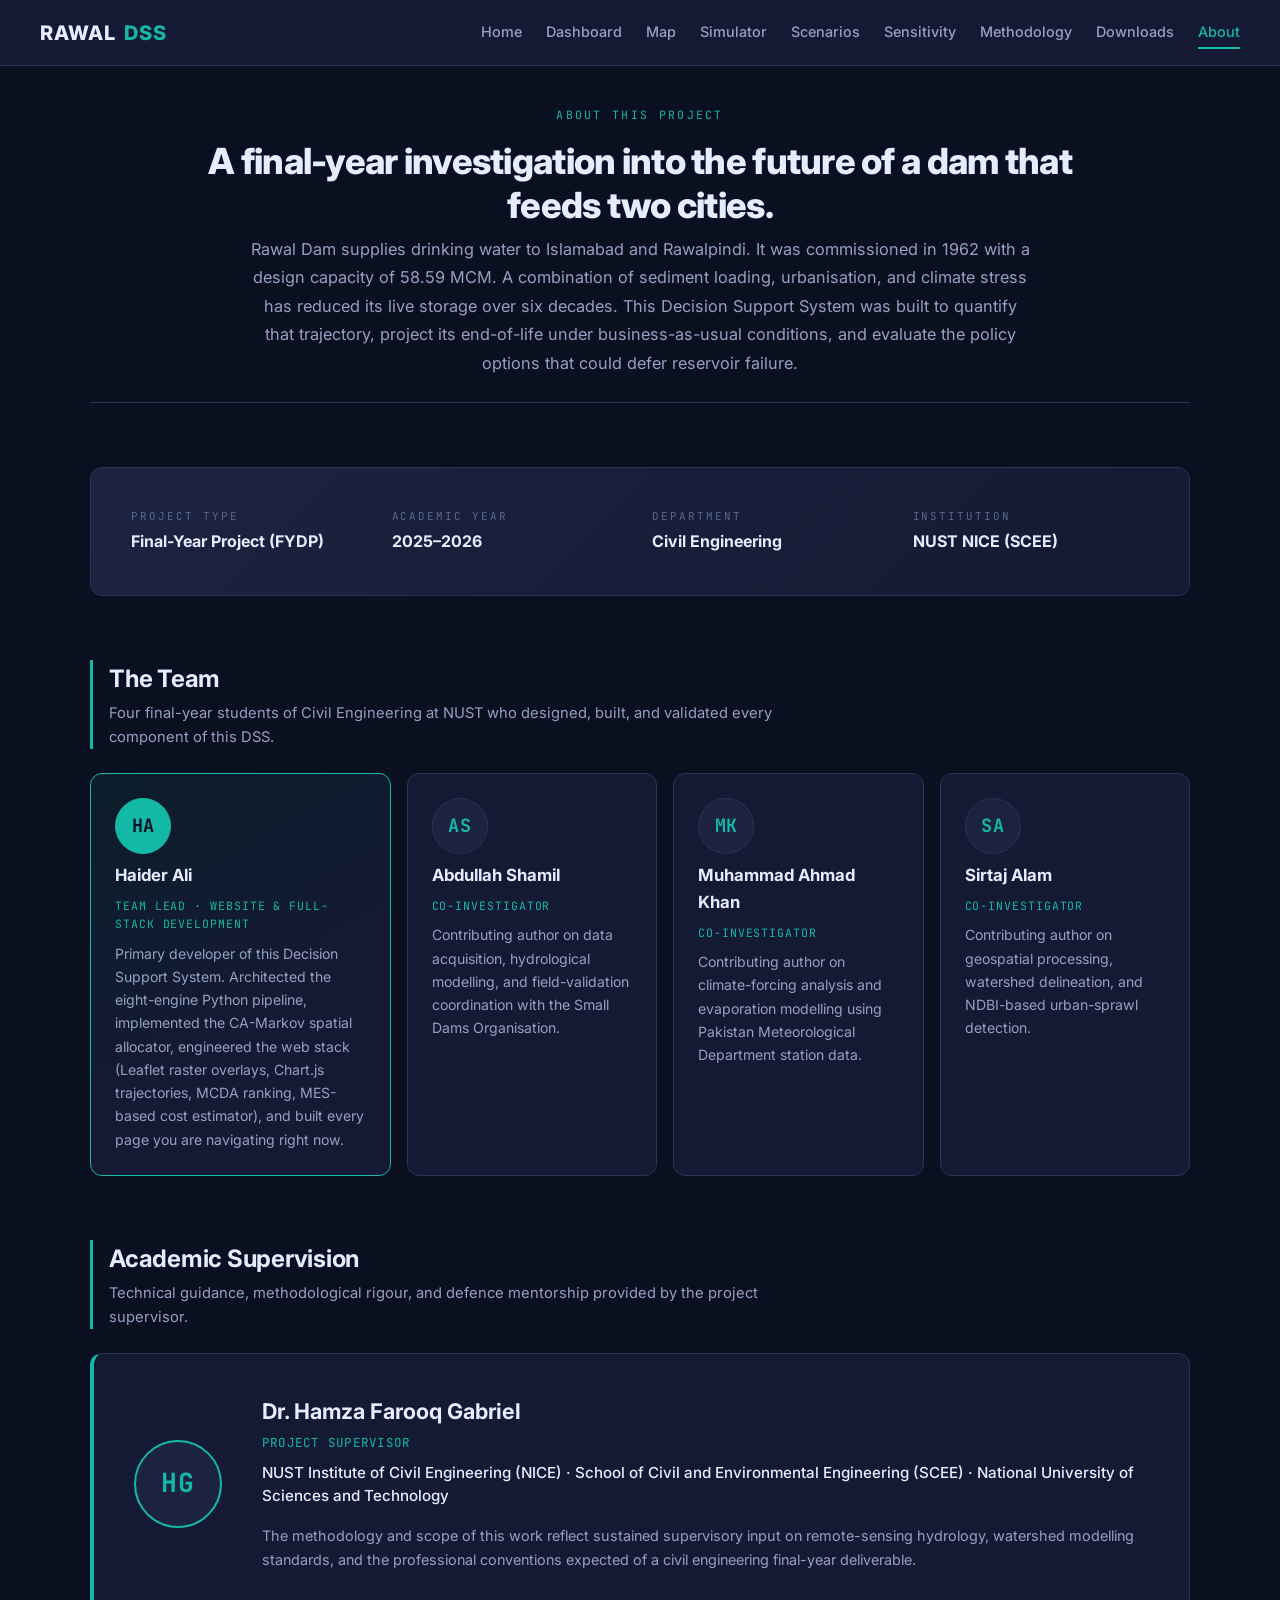
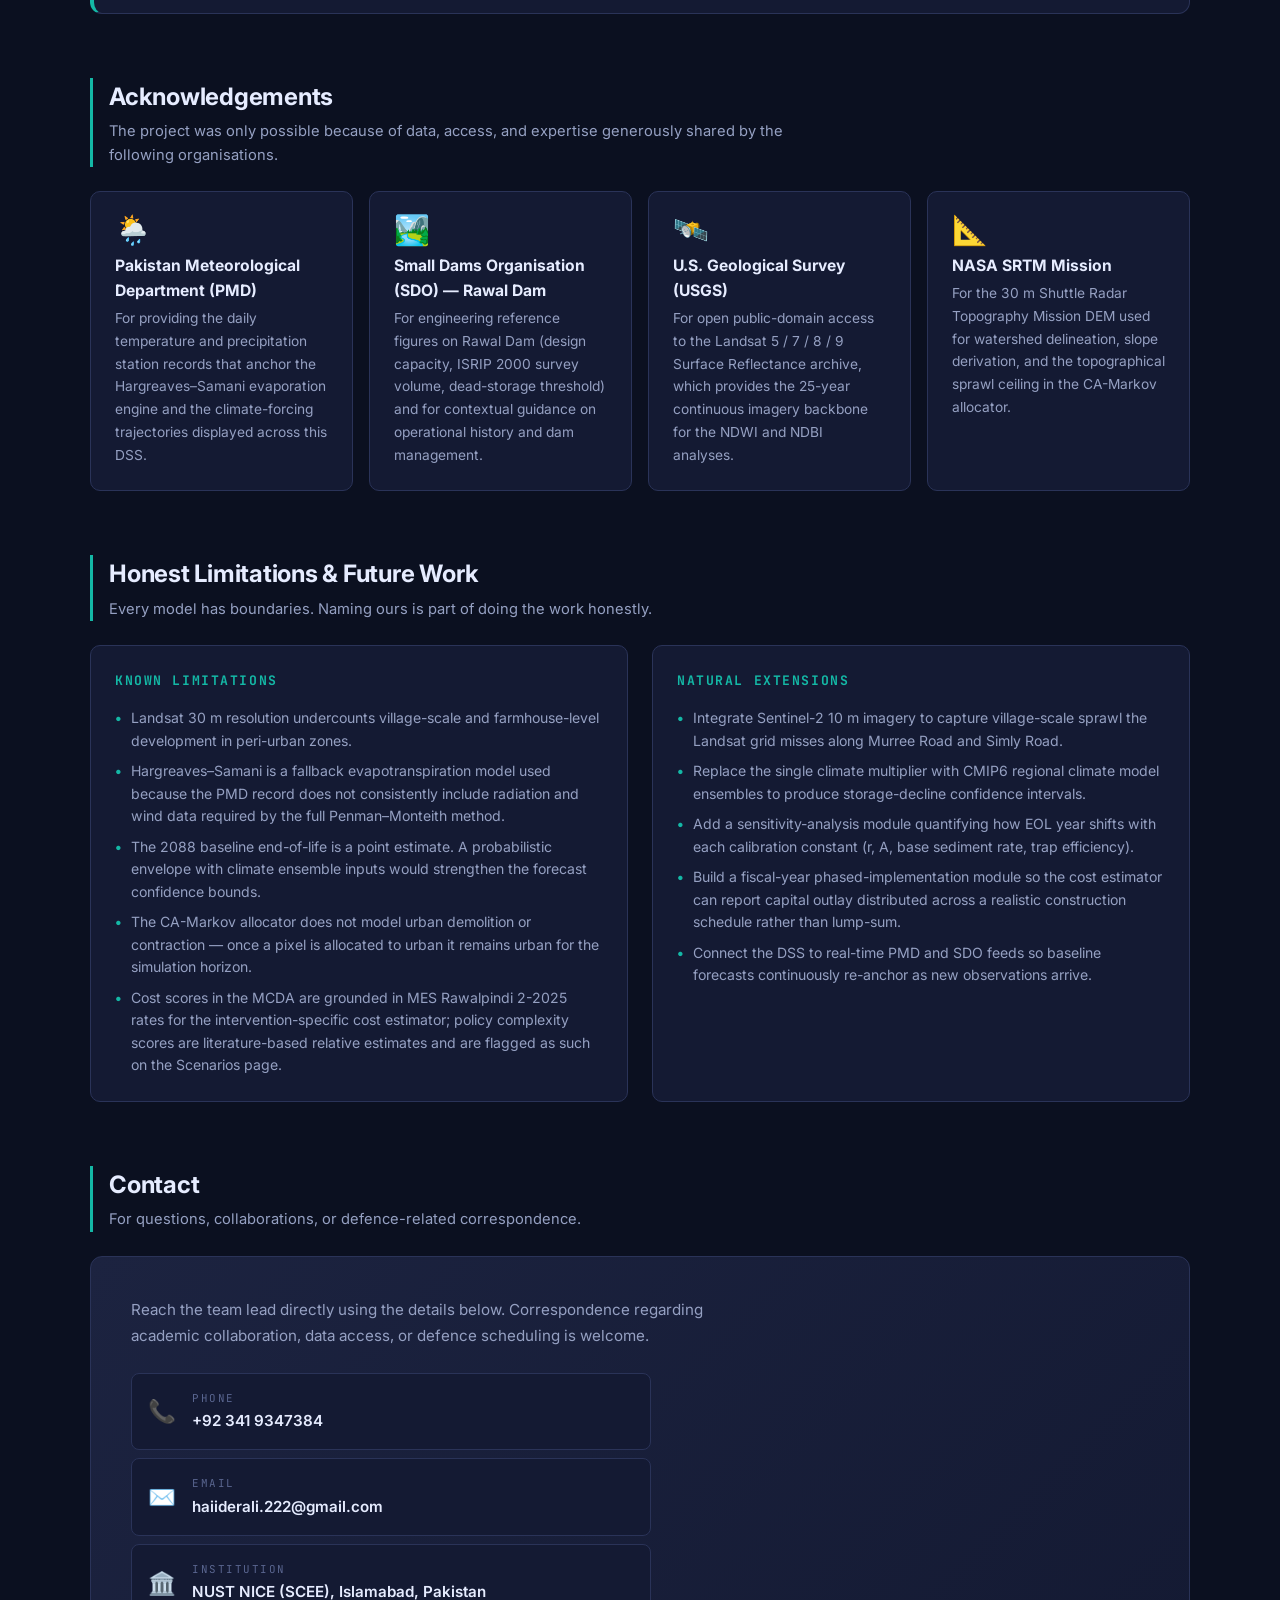
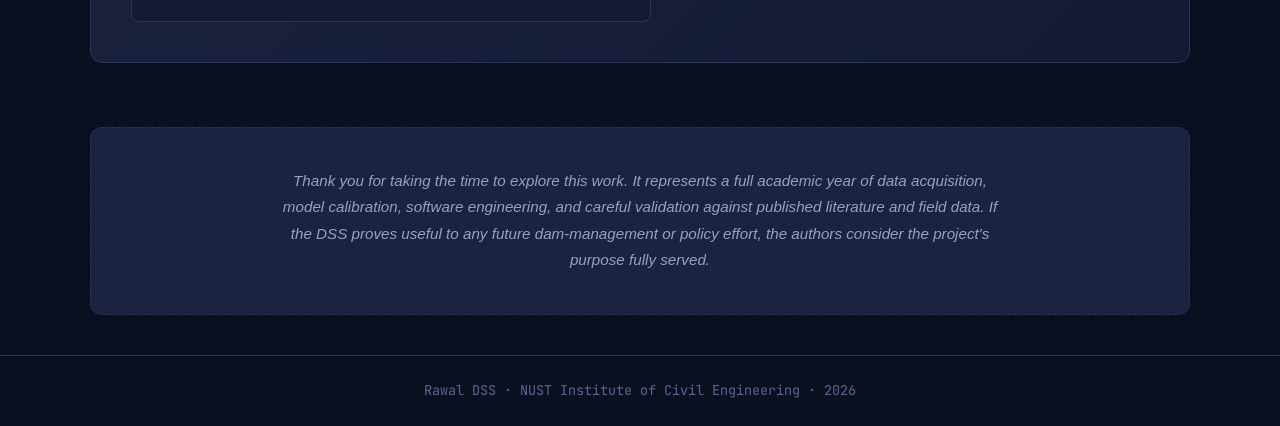
==== commit d1998b98: "Phase 12: Sensitivity analysis page with interactive tornado chart Adds a new Sensitivity page deliv" ====
--- a/about.html
+++ b/about.html
@@ -4,6 +4,32 @@
     <meta charset="UTF-8">
     <meta name="viewport" content="width=device-width, initial-scale=1.0">
     <title>About · Rawal DSS</title>
+
+    <!-- ===== Favicon & App Icons ===== -->
+    <link rel="icon" type="image/svg+xml" href="assets/icons/favicon.svg">
+    <link rel="icon" type="image/png" sizes="32x32" href="assets/icons/favicon-32.png">
+    <link rel="apple-touch-icon" sizes="180x180" href="assets/icons/apple-touch-icon.png">
+    <link rel="manifest" href="site.webmanifest">
+    <meta name="theme-color" content="#14b8a6">
+
+    <!-- ===== Open Graph (WhatsApp / LinkedIn / Slack / Email) ===== -->
+    <meta property="og:type" content="website">
+    <meta property="og:site_name" content="Rawal DSS">
+    <meta property="og:title" content="About · Rawal DSS">
+    <meta property="og:description" content="Final-year project by Haider Ali, Abdullah Shamil, Muhammad Ahmad Khan, and Sirtaj Alam, supervised by Dr. Hamza Farooq Gabriel at NUST NICE (SCEE).">
+    <meta property="og:image" content="assets/icons/og-card.png">
+    <meta property="og:image:width" content="1200">
+    <meta property="og:image:height" content="630">
+    <meta property="og:image:alt" content="Rawal Dam Decision Support System — satellite-based reservoir sustainability analysis">
+
+    <!-- ===== Twitter Card ===== -->
+    <meta name="twitter:card" content="summary_large_image">
+    <meta name="twitter:title" content="About · Rawal DSS">
+    <meta name="twitter:description" content="Final-year project by Haider Ali, Abdullah Shamil, Muhammad Ahmad Khan, and Sirtaj Alam, supervised by Dr. Hamza Farooq Gabriel at NUST NICE (SCEE).">
+    <meta name="twitter:image" content="assets/icons/og-card.png">
+
+
+
     <meta name="description" content="About the team, supervisor, and institution behind the Rawal Dam Decision Support System final-year project.">
 
     <link rel="preconnect" href="https://fonts.googleapis.com">
@@ -24,6 +50,7 @@
             <a href="map.html" class="nav-link">Map</a>
             <a href="simulator.html" class="nav-link">Simulator</a>
             <a href="scenarios.html" class="nav-link">Scenarios</a>
+            <a href="sensitivity.html" class="nav-link">Sensitivity</a>
             <a href="methodology.html" class="nav-link">Methodology</a>
             <a href="downloads.html" class="nav-link">Downloads</a>
             <a href="about.html" class="nav-link active">About</a>
--- a/assets/css/style.css
+++ b/assets/css/style.css
@@ -3643,4 +3643,573 @@
     .about-title { font-size: 1.75rem; }
     .team-grid { grid-template-columns: 1fr; }
     .project-meta { grid-template-columns: 1fr 1fr; }
+}
+
+/* ============================================================
+    MAP PAGE — BOUNDARY TOGGLE SAFETY NET (Phase 5 fix)
+    Re-declares the checkbox row styles in case they were
+    removed during the radio-button rewrite. Matches the
+    original Phase 5 design tokens exactly.
+    ============================================================ */
+
+.map-block-hint {
+    color: var(--text-secondary);
+    font-size: 0.78rem;
+    line-height: 1.5;
+    margin: 4px 0 var(--space-sm);
+}
+
+.layer-list {
+    display: flex;
+    flex-direction: column;
+    gap: var(--space-xs);
+}
+
+.layer-row {
+    display: flex;
+    align-items: center;
+    gap: var(--space-sm);
+    padding: 6px 8px;
+    border-radius: 4px;
+    cursor: pointer;
+    transition: background 0.12s ease;
+}
+
+.layer-row:hover {
+    background: var(--bg-elevated);
+}
+
+.layer-row input[type="checkbox"] {
+    accent-color: var(--accent-teal);
+    cursor: pointer;
+    width: 15px;
+    height: 15px;
+}
+
+.layer-swatch {
+    display: inline-block;
+    width: 18px;
+    height: 12px;
+    border-radius: 2px;
+    flex-shrink: 0;
+}
+
+.layer-name {
+    font-size: 0.86rem;
+    color: var(--text-primary);
+}
+
+/* Hidden SVG holder for the clip-path definition — always invisible */
+#rawal-clip-svg {
+    position: absolute !important;
+    width: 0 !important;
+    height: 0 !important;
+    overflow: hidden !important;
+    pointer-events: none !important;
+}
+
+/* ============================================================
+    SIMULATOR — MONTE CARLO UI (Phase 9A)
+    ============================================================ */
+
+.sim-headline-ci {
+    font-family: var(--font-mono);
+    font-size: 0.82rem;
+    color: var(--text-muted);
+    margin-top: var(--space-xs);
+    letter-spacing: 0.04em;
+}
+
+.sim-toggle-row {
+    display: flex;
+    align-items: center;
+    gap: var(--space-sm);
+    margin-bottom: var(--space-xs);
+}
+
+.sim-toggle-label {
+    display: flex;
+    align-items: center;
+    gap: var(--space-sm);
+    cursor: pointer;
+    font-size: 0.92rem;
+    font-weight: 600;
+    color: var(--text-primary);
+}
+
+.sim-toggle-label input[type="checkbox"] {
+    accent-color: var(--accent-teal);
+    cursor: pointer;
+    width: 16px;
+    height: 16px;
+}
+
+.sim-toggle-text {
+    user-select: none;
+}
+
+.sim-toggle-desc {
+    font-size: 0.78rem;
+    color: var(--text-secondary);
+    line-height: 1.55;
+    margin-top: var(--space-xs);
+}
+
+/* ============================================================
+    LOADING SKELETONS (Phase 9C)
+    Shared shimmer animation + utility classes for all three
+    data-heavy pages. The `.skeleton` base class creates an
+    animated grey block; content pages show skeleton markup on
+    initial load and swap to real content when rawal:ready fires.
+    ============================================================ */
+
+@keyframes skeletonShimmer {
+    0%   { background-position: -200% 0; }
+    100% { background-position: 200% 0; }
+}
+
+.skeleton {
+    display: inline-block;
+    background: linear-gradient(
+        90deg,
+        var(--bg-secondary) 0%,
+        var(--bg-elevated) 50%,
+        var(--bg-secondary) 100%
+    );
+    background-size: 200% 100%;
+    animation: skeletonShimmer 1.6s ease-in-out infinite;
+    border-radius: 4px;
+    color: transparent;
+    user-select: none;
+    pointer-events: none;
+}
+
+.skeleton-line {
+    display: block;
+    height: 0.9em;
+    margin: 4px 0;
+}
+
+.skeleton-block {
+    display: block;
+    width: 100%;
+    height: 100%;
+    border-radius: 8px;
+}
+
+.skeleton-number {
+    display: inline-block;
+    width: 5ch;
+    height: 1em;
+    vertical-align: middle;
+}
+
+.skeleton-pill {
+    display: inline-block;
+    height: 1.4em;
+    border-radius: 10px;
+    min-width: 6ch;
+}
+
+/* --- Stateful visibility --- */
+/* Default: skeleton containers visible, real content hidden */
+.is-loading .real-content { display: none !important; }
+.is-loading .skeleton-content { display: block; }
+
+/* After data arrives: fade skeleton out, fade real content in */
+.is-loaded .skeleton-content {
+    opacity: 0;
+    pointer-events: none;
+    display: none !important;
+}
+.is-loaded .real-content {
+    display: block;
+    animation: fadeInContent 0.35s ease-out;
+}
+
+@keyframes fadeInContent {
+    from { opacity: 0; transform: translateY(4px); }
+    to   { opacity: 1; transform: translateY(0); }
+}
+
+/* --- Error state (if rawal:error fires) --- */
+.is-error .skeleton-content { display: none !important; }
+.is-error .real-content     { display: none !important; }
+.is-error .error-state      { display: block; }
+
+.error-state {
+    display: none;
+    padding: var(--space-lg);
+    background: rgba(229, 57, 53, 0.08);
+    border: 1px solid rgba(229, 57, 53, 0.3);
+    border-radius: 8px;
+    color: #fca5a5;
+    font-size: 0.92rem;
+    line-height: 1.55;
+}
+
+.error-state strong {
+    color: #f87171;
+    display: block;
+    margin-bottom: var(--space-xs);
+    font-family: var(--font-mono);
+    font-size: 0.78rem;
+    letter-spacing: 0.1em;
+    text-transform: uppercase;
+}
+
+/* --- Chart skeletons (larger blocks for Chart.js canvases) --- */
+.skeleton-chart {
+    width: 100%;
+    height: 100%;
+    min-height: 380px;
+    border-radius: 12px;
+}
+
+/* --- Page-specific loading-state hooks (opt-in containers) --- */
+[data-skeleton-host] {
+    position: relative;
+}
+
+/* ============================================================
+    SENSITIVITY ANALYSIS PAGE (Phase 12)
+    ============================================================ */
+
+.sens-main {
+    max-width: 1280px;
+    margin: 0 auto;
+    padding: var(--space-xl);
+    display: flex;
+    flex-direction: column;
+    gap: var(--space-2xl);
+}
+
+.sens-header {
+    text-align: center;
+    padding-bottom: var(--space-lg);
+    border-bottom: 1px solid var(--border-color);
+}
+
+.sens-title {
+    font-size: 2.4rem;
+    font-weight: 800;
+    letter-spacing: -0.02em;
+    margin: var(--space-sm) 0;
+    line-height: 1.15;
+}
+
+.sens-lead {
+    color: var(--text-secondary);
+    font-size: 1.02rem;
+    max-width: 780px;
+    margin: 0 auto;
+    line-height: 1.7;
+}
+
+.sens-lead em {
+    color: var(--accent-teal);
+    font-style: italic;
+}
+
+.sens-section-head {
+    border-left: 3px solid var(--accent-teal);
+    padding-left: var(--space-md);
+    margin-bottom: var(--space-md);
+}
+
+.sens-h2 {
+    font-size: 1.4rem;
+    font-weight: 700;
+    letter-spacing: -0.01em;
+    margin-bottom: var(--space-xs);
+}
+
+.sens-hint {
+    color: var(--text-secondary);
+    font-size: 0.9rem;
+    line-height: 1.55;
+}
+
+.sens-hint em {
+    color: var(--text-primary);
+    font-style: italic;
+}
+
+/* ---------- CONTROLS ---------- */
+.sens-controls {
+    display: grid;
+    grid-template-columns: 2fr 1fr;
+    gap: var(--space-lg);
+    align-items: stretch;
+}
+
+.sens-control-block {
+    background: var(--bg-secondary);
+    border: 1px solid var(--border-color);
+    border-radius: 12px;
+    padding: var(--space-lg);
+}
+
+.sens-control-header {
+    display: flex;
+    justify-content: space-between;
+    align-items: baseline;
+    margin-bottom: var(--space-sm);
+}
+
+.sens-control-label {
+    font-family: var(--font-mono);
+    font-size: 0.72rem;
+    letter-spacing: 0.18em;
+    text-transform: uppercase;
+    color: var(--text-muted);
+}
+
+.sens-control-value {
+    font-family: var(--font-mono);
+    font-size: 1.1rem;
+    font-weight: 700;
+    color: var(--accent-teal);
+}
+
+.sens-slider {
+    width: 100%;
+    -webkit-appearance: none;
+    appearance: none;
+    height: 6px;
+    background: var(--bg-elevated);
+    border-radius: 3px;
+    outline: none;
+    margin: var(--space-sm) 0;
+    cursor: pointer;
+}
+
+.sens-slider::-webkit-slider-thumb {
+    -webkit-appearance: none;
+    appearance: none;
+    width: 18px;
+    height: 18px;
+    border-radius: 50%;
+    background: var(--accent-teal);
+    border: 2px solid var(--bg-secondary);
+    box-shadow: 0 0 0 1px var(--accent-teal);
+    cursor: pointer;
+}
+
+.sens-slider::-moz-range-thumb {
+    width: 18px;
+    height: 18px;
+    border-radius: 50%;
+    background: var(--accent-teal);
+    border: 2px solid var(--bg-secondary);
+    box-shadow: 0 0 0 1px var(--accent-teal);
+    cursor: pointer;
+}
+
+.sens-control-desc {
+    font-size: 0.82rem;
+    color: var(--text-secondary);
+    line-height: 1.6;
+    margin-top: var(--space-sm);
+}
+
+.sens-baseline-card {
+    background: linear-gradient(135deg, var(--bg-elevated), var(--bg-secondary));
+    border: 1px solid var(--border-color);
+    border-left: 4px solid var(--accent-teal);
+    border-radius: 12px;
+    padding: var(--space-lg);
+    display: flex;
+    flex-direction: column;
+    justify-content: center;
+    align-items: center;
+    text-align: center;
+    gap: var(--space-xs);
+}
+
+.sens-baseline-label {
+    font-family: var(--font-mono);
+    font-size: 0.68rem;
+    letter-spacing: 0.18em;
+    text-transform: uppercase;
+    color: var(--text-muted);
+}
+
+.sens-baseline-value {
+    font-family: var(--font-mono);
+    font-size: 2.75rem;
+    font-weight: 800;
+    color: var(--accent-teal);
+    line-height: 1;
+}
+
+.sens-baseline-note {
+    font-size: 0.78rem;
+    color: var(--text-secondary);
+}
+
+/* ---------- CHART ---------- */
+.sens-chart-section {
+    background: var(--bg-secondary);
+    border: 1px solid var(--border-color);
+    border-radius: 12px;
+    padding: var(--space-lg);
+}
+
+.sens-chart-wrapper {
+    position: relative;
+    height: 480px;
+    margin-top: var(--space-md);
+}
+
+/* ---------- TABLE ---------- */
+.sens-table-section {
+    background: var(--bg-secondary);
+    border: 1px solid var(--border-color);
+    border-radius: 12px;
+    padding: var(--space-lg);
+}
+
+.sens-table-scroll {
+    overflow-x: auto;
+}
+
+.sens-table {
+    width: 100%;
+    border-collapse: collapse;
+    font-size: 0.88rem;
+}
+
+.sens-table thead th {
+    text-align: left;
+    padding: var(--space-sm) var(--space-md);
+    font-family: var(--font-mono);
+    font-size: 0.68rem;
+    letter-spacing: 0.12em;
+    text-transform: uppercase;
+    color: var(--text-muted);
+    border-bottom: 2px solid var(--border-color);
+    white-space: nowrap;
+}
+
+.sens-table thead th.sens-swing-col {
+    color: var(--accent-teal);
+    text-align: right;
+}
+
+.sens-table tbody td {
+    padding: var(--space-sm) var(--space-md);
+    border-bottom: 1px solid var(--border-color);
+    font-family: var(--font-mono);
+    font-size: 0.88rem;
+    color: var(--text-primary);
+    white-space: nowrap;
+}
+
+.sens-table tbody tr:first-child td {
+    background: linear-gradient(90deg, rgba(20,184,166,0.08), transparent);
+}
+
+.sens-param-cell {
+    font-family: var(--font-sans) !important;
+    font-weight: 600;
+    color: var(--text-primary);
+}
+
+.sens-shift-cell {
+    font-weight: 600;
+}
+
+.sens-shift {
+    font-family: var(--font-mono);
+    font-size: 0.78rem;
+    color: var(--text-muted);
+    margin-left: 6px;
+}
+
+.sens-swing-cell {
+    text-align: right;
+    font-weight: 700;
+    color: var(--accent-teal);
+}
+
+/* ---------- COMMENTARY ---------- */
+.sens-commentary-card {
+    background: linear-gradient(135deg, var(--bg-elevated), var(--bg-secondary));
+    border: 1px solid var(--border-color);
+    border-radius: 12px;
+    padding: var(--space-lg) var(--space-xl);
+}
+
+.sens-commentary-card p {
+    color: var(--text-secondary);
+    font-size: 0.96rem;
+    line-height: 1.75;
+    margin-bottom: var(--space-md);
+}
+
+.sens-commentary-card p:last-child {
+    margin-bottom: 0;
+}
+
+.sens-commentary-card strong {
+    color: var(--accent-teal);
+}
+
+.sens-commentary-card a {
+    color: var(--accent-teal);
+    text-decoration: underline;
+    text-underline-offset: 3px;
+}
+
+/* ---------- METHODOLOGY NOTE ---------- */
+.sens-method-note {
+    margin-top: var(--space-lg);
+}
+
+.sens-note-box {
+    background: var(--bg-elevated);
+    border: 1px dashed var(--border-color);
+    border-radius: 10px;
+    padding: var(--space-lg);
+}
+
+.sens-note-title {
+    font-family: var(--font-mono);
+    font-size: 0.78rem;
+    letter-spacing: 0.15em;
+    text-transform: uppercase;
+    color: var(--accent-teal);
+    margin-bottom: var(--space-sm);
+}
+
+.sens-note-box p {
+    color: var(--text-secondary);
+    font-size: 0.9rem;
+    line-height: 1.7;
+    margin-bottom: var(--space-sm);
+}
+
+.sens-note-box p:last-child {
+    margin-bottom: 0;
+}
+
+.sens-note-box a {
+    color: var(--accent-teal);
+    text-decoration: underline;
+}
+
+/* ---------- RESPONSIVE ---------- */
+@media (max-width: 1024px) {
+    .sens-controls {
+        grid-template-columns: 1fr;
+    }
+    .sens-title { font-size: 1.9rem; }
+    .sens-chart-wrapper { height: 420px; }
+}
+
+@media (max-width: 600px) {
+    .sens-title { font-size: 1.5rem; }
+    .sens-chart-wrapper { height: 360px; }
+    .sens-baseline-value { font-size: 2.2rem; }
 }
